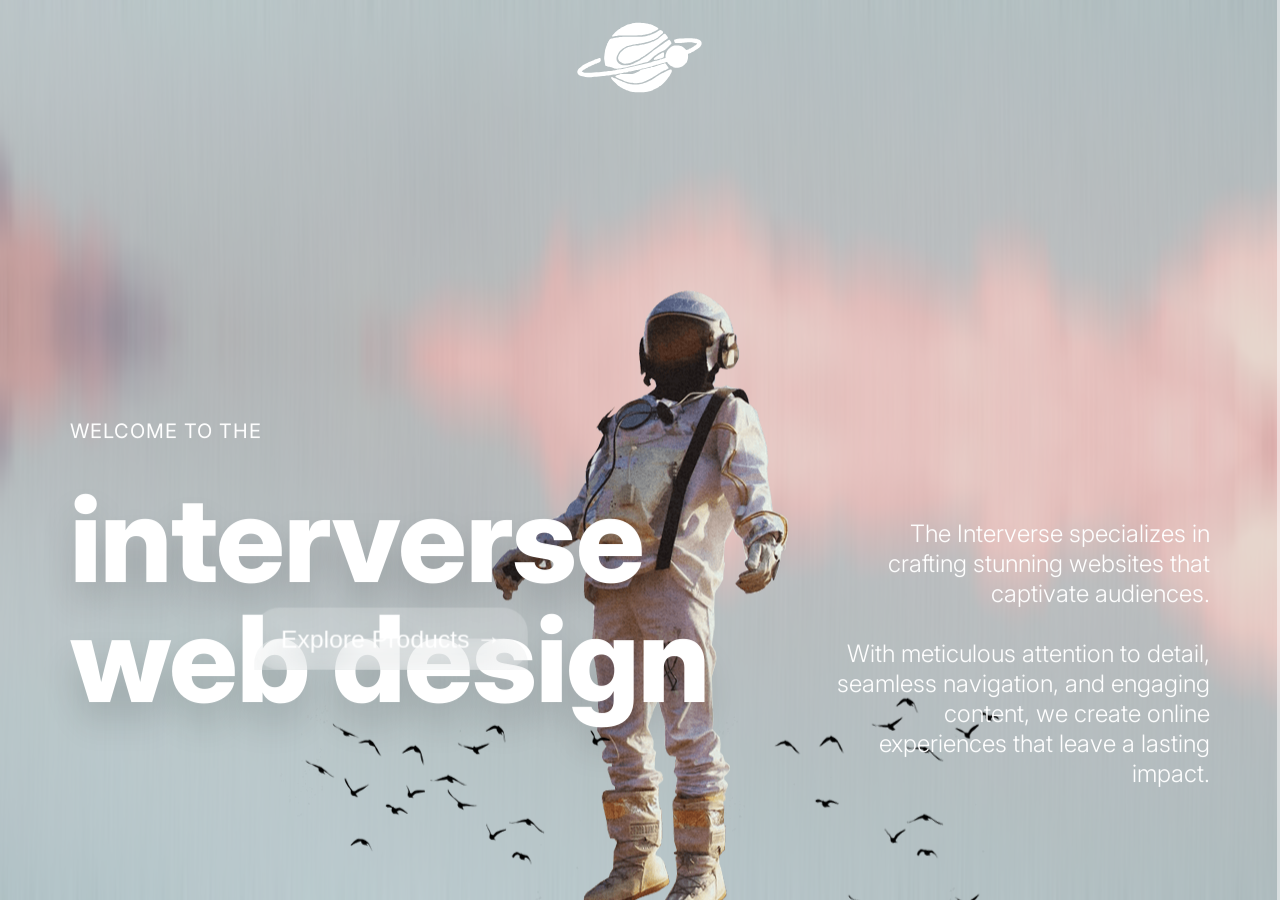
==== index.html @ c0758a18 "Add files via upload" ====
<!DOCTYPE html>
<html>

<head>
    <title>Interverse Studio</title>
    <link rel="stylesheet" type="text/css" href="css/main.css">


    <meta name="description" content="" />
    <meta name="keywords" content="" />
    <meta name="author" content="" />
    <meta name="viewport" content="width=device-width, initial-scale=1">

    <!-- LOAD JQUERY LIBRARY -->
    <script src="https://ajax.googleapis.com/ajax/libs/jquery/1.11.1/jquery.js"></script>

    <!-- LOADING FONTS AND ICONS -->
    <link href="https://fonts.googleapis.com/css?family=Roboto:400%7CInter:400%2C800%2C300&display=swap"
        rel="stylesheet" property="stylesheet" media="all" type="text/css">


    <link rel="stylesheet" type="text/css" href="slider 1/fonts/pe-icon-7-stroke/css/pe-icon-7-stroke.css">
    <link rel="stylesheet" type="text/css" href="slider 1/fonts/font-awesome/css/font-awesome.css">

    <!-- REVOLUTION STYLE SHEETS -->
    <link rel="stylesheet" type="text/css" href="slider 1/css/rs6.css">


    <script>
        window.RS_MODULES = window.RS_MODULES || {};
        window.RS_MODULES.modules = window.RS_MODULES.modules || {};
        window.RS_MODULES.waiting = window.RS_MODULES.waiting || [];
        window.RS_MODULES.defered = true;

        window.RS_MODULES.waiting = window.RS_MODULES.waiting.concat(["tpack", "threejs"]);
        window.RS_MODULES.moduleWaiting = window.RS_MODULES.moduleWaiting || {};
        window.RS_MODULES.type = 'compiled';
    </script>
    <script src="slider 1/js/rbtools.min.js"></script>
    <script src="slider 1/js/rs6.min.js"></script>
    <script>function setREVStartSize(e) {
            //window.requestAnimationFrame(function() {
            window.RSIW = window.RSIW === undefined ? window.innerWidth : window.RSIW;
            window.RSIH = window.RSIH === undefined ? window.innerHeight : window.RSIH;
            try {
                var pw = document.getElementById(e.c).parentNode.offsetWidth,
                    newh;
                pw = pw === 0 || isNaN(pw) || (e.l == "fullwidth" || e.layout == "fullwidth") ? window.RSIW : pw;
                e.tabw = e.tabw === undefined ? 0 : parseInt(e.tabw);
                e.thumbw = e.thumbw === undefined ? 0 : parseInt(e.thumbw);
                e.tabh = e.tabh === undefined ? 0 : parseInt(e.tabh);
                e.thumbh = e.thumbh === undefined ? 0 : parseInt(e.thumbh);
                e.tabhide = e.tabhide === undefined ? 0 : parseInt(e.tabhide);
                e.thumbhide = e.thumbhide === undefined ? 0 : parseInt(e.thumbhide);
                e.mh = e.mh === undefined || e.mh == "" || e.mh === "auto" ? 0 : parseInt(e.mh, 0);
                if (e.layout === "fullscreen" || e.l === "fullscreen")
                    newh = Math.max(e.mh, window.RSIH);
                else {
                    e.gw = Array.isArray(e.gw) ? e.gw : [e.gw];
                    for (var i in e.rl) if (e.gw[i] === undefined || e.gw[i] === 0) e.gw[i] = e.gw[i - 1];
                    e.gh = e.el === undefined || e.el === "" || (Array.isArray(e.el) && e.el.length == 0) ? e.gh : e.el;
                    e.gh = Array.isArray(e.gh) ? e.gh : [e.gh];
                    for (var i in e.rl) if (e.gh[i] === undefined || e.gh[i] === 0) e.gh[i] = e.gh[i - 1];

                    var nl = new Array(e.rl.length),
                        ix = 0,
                        sl;
                    e.tabw = e.tabhide >= pw ? 0 : e.tabw;
                    e.thumbw = e.thumbhide >= pw ? 0 : e.thumbw;
                    e.tabh = e.tabhide >= pw ? 0 : e.tabh;
                    e.thumbh = e.thumbhide >= pw ? 0 : e.thumbh;
                    for (var i in e.rl) nl[i] = e.rl[i] < window.RSIW ? 0 : e.rl[i];
                    sl = nl[0];
                    for (var i in nl) if (sl > nl[i] && nl[i] > 0) { sl = nl[i]; ix = i; }
                    var m = pw > (e.gw[ix] + e.tabw + e.thumbw) ? 1 : (pw - (e.tabw + e.thumbw)) / (e.gw[ix]);
                    newh = (e.gh[ix] * m) + (e.tabh + e.thumbh);
                }
                var el = document.getElementById(e.c);
                if (el !== null && el) el.style.height = newh + "px";
                el = document.getElementById(e.c + "_wrapper");
                if (el !== null && el) {
                    el.style.height = newh + "px";
                    el.style.display = "block";
                }
            } catch (e) {
                console.log("Failure at Presize of Slider:" + e)
            }
            //});
        };</script>

</head>

<body>

    <div class="loader-container">
        <img src="/assets/loading.gif" alt="Loading" class="gif">
        <img src="/assets/interverse.svg" alt="Interverse Logo" class="logo">
    </div>

    <div class="content">

        <link rel="stylesheet" href="slider 1/css/revolution.addon.transitionpack.css">
        <!-- START SLIDE ! REVOLUTION SLIDER 6.6.13 -->
        <p class="rs-p-wp-fix"></p>
        <rs-module-wrap id="rev_slider_23_1_wrapper" data-alias="main-11" data-source="gallery"
            style="visibility:hidden;background:transparent;padding:0;">
            <rs-module id="rev_slider_23_1" class="rs-respect-topbar" style="" data-version="6.6.13">
                <rs-slides style="overflow: hidden; position: absolute;">
                    <rs-slide style="position: absolute;" data-key="rs-66" data-title="Slide"
                        data-anim="eng:transitionPack;d:20;e:tpbasic;ms:1000ms;" data-in="o:1;" data-out="a:false;"
                        data-tpack='ie:sine.inOut;ef:skew;prange:100;sko:0;x:0;y:(2);sh:;shx:0;shy:0;shz:0;shr:0;shv:10%;iny:10%;pp:blur;ppbt:motion;ppfbw:;'>


                        <img src="slider 1/assets/sld2-bg.jpeg" alt="" title="sld2-bg.jpeg" width="1920" height="1080"
                            class="rev-slidebg tp-rs-img" data-parallax="off" data-panzoom="d:20000;ss:160%;se:100%;"
                            data-no-retina>
                        <!--						--><rs-zone id="rrzm_66" class="rev_row_zone_middle" style="z-index: 7;"><!--
    
                                    --><rs-row id="slider-23-slide-66-layer-1" data-type="row"
                                data-xy="xo:50px;yo:50px;" data-cbreak="3" data-rsp_bd="off"
                                data-margin="r:50,40,40,40;l:50,40,40,40;" data-frame_0="y:bottom;o:1;"
                                data-frame_0_reverse="y:true;" data-frame_1="e:sine.inOut;sp:1000;"
                                data-frame_999="y:top;o:1;e:sine.inOut;st:w;sp:800;sA:9000;"
                                data-frame_999_reverse="y:true;" style="z-index:6;"><!--
                                        --><rs-column id="slider-23-slide-66-layer-2" data-type="column"
                                    data-xy="xo:50px;yo:50px;" data-rsp_bd="off" data-column="w:66.67%;"
                                    data-frame_0="o:1;" data-frame_999="o:1;st:w;sA:9000;"
                                    style="z-index:7;width:100%;"><!--
                                            --><rs-layer class="rs-pxl-2" id="slider-23-slide-66-layer-5"
                                        data-type="text" data-rsp_ch="on" data-xy="" data-pos="r"
                                        data-text="w:normal;s:20,18,20,16;l:25,20,15,25;ls:1px,0px,0px,0px;"
                                        data-frame_0="y:bottom;o:1;" data-frame_0_reverse="y:true;"
                                        data-frame_1="e:sine.inOut;sp:1000;"
                                        data-frame_999="y:top;o:1;e:sine.inOut;st:w;sp:800;"
                                        data-frame_999_reverse="y:true;"
                                        style="z-index:7;font-family:'Inter';text-transform:uppercase;">welcome to the
                                    </rs-layer><!--
    
                                            --><rs-layer class="rs-pxl-2" id="slider-23-slide-66-layer-6"
                                        data-type="text"
                                        data-tsh="c:rgba(0,0,0,0.15);v:20px,16px,12px,7px;b:35px,28px,21px,12px;"
                                        data-rsp_ch="on" data-xy="" data-pos="r"
                                        data-text="w:normal;s:120,110,80,49;l:120,100,70,43;ls:-1px,0px,0px,0px;fw:800;"
                                        data-margin="b:150,124,160,185;" data-padding="t:35,29,22,14;b:35,29,22,14;"
                                        data-frame_0="y:bottom;o:1;" data-frame_0_reverse="y:true;"
                                        data-frame_1="e:sine.inOut;sp:1000;"
                                        data-frame_999="y:top;o:1;e:sine.inOut;st:w;sp:800;"
                                        data-frame_999_reverse="y:true;"
                                        style="z-index:6;font-family:'Inter';">interverse<br />
                                        web design


                                    </rs-layer><!--
                                        --></rs-column><!--
    
                                        --><rs-column class="rs-pxl-2" id="slider-23-slide-66-layer-7"
                                    data-type="column" data-xy="xo:50px;yo:50px;" data-text="a:right;" data-rsp_bd="off"
                                    data-column="a:bottom;" data-frame_0="o:1;" data-frame_999="o:1;st:w;sA:9000;"
                                    style="z-index:6;width:100%;"><!--
                                            --><rs-layer id="slider-23-slide-66-layer-8" data-type="text"
                                        data-rsp_ch="on" data-xy="" data-pos="r"
                                        data-text="w:normal;s:24,18,18,16;l:30,24,22,24;fw:300;a:right;"
                                        data-dim="h:362px,298px,226px,139px;" data-margin="b:30,25,25,15;"
                                        data-frame_0="y:bottom;o:1;" data-frame_0_reverse="y:true;"
                                        data-frame_1="y:2px,1px,0px,0px;e:sine.inOut;sp:1000;"
                                        data-frame_999="y:top;o:1;e:sine.inOut;st:w;sp:800;"
                                        data-frame_999_reverse="y:true;" style="z-index:6;font-family:'Inter';">


                                        The
                                        Interverse specializes in crafting stunning websites that captivate audiences.
                                        <br />
                                        <br />
                                        With meticulous attention to detail, seamless navigation, and engaging content,
                                        we
                                        create online experiences that leave a lasting impact.
                                    </rs-layer>




                                    <!--
                                        --></rs-column><!--
                                    --></rs-row><!--
                                --></rs-zone><!--
    
                                --><rs-layer id="slider-23-slide-66-layer-38" class="rs-pxl-0" data-type="image"
                            data-rsp_ch="on" data-xy="x:c;y:m;" data-text="w:normal;s:20,16,12,7;l:0,20,15,9;"
                            data-dim="w:298px,264px,273px,214px;h:634px,562px,581px,455px;"
                            data-ford="frame_0;frame_1;frame_2;frame_999;" data-frame_0="y:bottom;o:1;"
                            data-frame_0_reverse="y:true;" data-frame_1="e:sine.inOut;sp:1000;"
                            data-frame_999="y:top;sX:1;sY:1;o:1;e:sine.inOut;st:w;sp:800;"
                            data-frame_999_reverse="y:true;" data-frame_2="sX:1.25;sY:1.25;e:none;st:1000;sp:12000;"
                            style="z-index:4;">
                            <img src="slider 1/assets/astronaut1.png" alt="" class="tp-rs-img" width="298" height="634"
                                data-no-retina>
                        </rs-layer><!--
    
                                --><rs-layer id="slider-23-slide-66-layer-3" class="rs-pxl-1" data-type="image"
                            data-rsp_ch="on" data-xy="x:c;y:b;yo:0,70px,133px,82px;"
                            data-text="w:normal;s:20,16,12,7;l:0,20,15,9;"
                            data-dim="w:720px,594px,513px,385px;h:286px,236px,204px,153px;" data-frame_0="y:bottom;o:1;"
                            data-frame_0_reverse="y:true;" data-frame_1="e:sine.inOut;sp:1000;"
                            data-frame_999="y:top;o:1;e:sine.inOut;st:w;sp:800;" data-frame_999_reverse="y:true;"
                            style="z-index:6;"><img src="slider 1/assets/birds1.png" alt="" class="tp-rs-img"
                                width="720" height="286" data-no-retina>
                        </rs-layer>

                        <rs-layer class="rs-pxl-2" data-xy="xo:320px,320px,250px,250px;y:b;yo:0,-40px,0,-140px;"
                            data-text="w:normal;s:20,16,12,7;l:0,20,15,9;"
                            data-dim="w:720px,594px,513px,385px;h:286px,236px,204px,153px;"
                            data-ford="frame_0;frame_1;frame_999;" data-frame_0="y:bottom;o:1;"
                            data-frame_0_reverse="y:true;" data-frame_1="e:sine.inOut;sp:1000;;sX:1.3;sY:1.3"
                            data-frame_999="y:top;sX:1;sY:1;o:1;e:sine.inOut;st:w;sp:800;"
                            data-frame_999_reverse="y:true;" style="z-index:7;">

                            <div class="glass-container">
                                <a href="/products.html" class="glass-button">Explore Products →</a>
                            </div>


                        </rs-layer>

                        <rs-layer 
                        
                            data-xy="x:m;y:t;yo:20"
                            data-ford="frame_0;frame_1;frame_999;" data-frame_0="y:bottom;o:1;"
                            data-frame_0_reverse="y:true;" data-frame_1="e:sine.inOut;"
                            data-frame_999="y:top;sX:1;sY:1;o:1;e:sine.inOut;st:w;sp:800;"
                            data-frame_999_reverse="y:true;" style="z-index:7;">

                            <div class="logo-container">
                                <img class="white-logo" src="assets/logo white.svg" alt="Logo">
                            </div>


                        </rs-layer>



                    </rs-slide>
                </rs-slides>
                <rs-static-layers><!--
                            --><rs-zone id="rrzt_20" class="rev_row_zone_top" style="z-index: 7;"><!--
    
                                    --><rs-row id="slider-23-slide-20-layer-10" class="rs-layer-static" data-type="row"
                            data-xy="xo:50px;yo:50px;" data-vbility="t,t,t,f" data-rsp_bd="off" data-onslides="s:1;"
                            data-margin="t:50,40,40,40;r:50,160,160,160;l:50,160,160,160;" data-frame_0="y:top;o:1;"
                            data-frame_1="e:sine.inOut;sp:1000;" data-frame_999="o:0;st:w;sA:9000;" style="z-index:6;"><!--
                                        --><rs-column id="slider-23-slide-20-layer-11" class="rs-layer-static"
                                data-type="column" data-xy="xo:50px;yo:50px;" data-rsp_bd="off" data-onslides="s:1;"
                                data-column="w:100%;" data-frame_0="o:1;" data-frame_999="o:0;st:w;sA:9000;"
                                style="z-index:6;width:100%;"><!--									--></rs-column><!--
                                    --></rs-row><!--
                                --></rs-zone><!--
                        --></rs-static-layers>
            </rs-module>
            <script>

            </script>
            <script>
                if (typeof revslider_showDoubleJqueryError === "undefined") { function revslider_showDoubleJqueryError(sliderID) { console.log("You have some jquery.js library include that comes after the Slider Revolution files js inclusion."); console.log("To fix this, you can:"); console.log("1. Set 'Module General Options' -> 'Advanced' -> 'jQuery & OutPut Filters' -> 'Put JS to Body' to on"); console.log("2. Find the double jQuery.js inclusion and remove it"); return "Double Included jQuery Library"; } }
            </script>
        </rs-module-wrap>
        <!-- END REVOLUTION SLIDER -->
    </div>

    <script src="js/main.js"></script>

    <script>
        var tpj = jQuery;
        if (window.RS_MODULES === undefined) window.RS_MODULES = {};
        if (RS_MODULES.modules === undefined) RS_MODULES.modules = {};
        RS_MODULES.modules["revslider231"] = {
            once: RS_MODULES.modules["revslider231"] !== undefined ? RS_MODULES.modules["revslider231"].once : undefined, init: function () {
                window.revapi23 = window.revapi23 === undefined || window.revapi23 === null || window.revapi23.length === 0 ? document.getElementById("rev_slider_23_1") : window.revapi23;
                if (window.revapi23 === null || window.revapi23 === undefined || window.revapi23.length == 0) { window.revapi23initTry = window.revapi23initTry === undefined ? 0 : window.revapi23initTry + 1; if (window.revapi23initTry < 20) requestAnimationFrame(function () { RS_MODULES.modules["revslider231"].init() }); return; }
                window.revapi23 = jQuery(window.revapi23);
                if (window.revapi23.revolution == undefined) { revslider_showDoubleJqueryError("rev_slider_23_1"); return; }
                revapi23.revolutionInit({
                    revapi: "revapi23",
                    DPR: "dpr",
                    sliderLayout: "fullscreen",
                    visibilityLevels: "1240,1024,778,480",
                    gridwidth: "1240,1024,778,480",
                    gridheight: "900,768,960,720",
                    perspective: 600,
                    perspectiveType: "global",
                    editorheight: "900,768,960,720",
                    responsiveLevels: "1240,1024,778,480",
                    fullScreenOffsetContainer: "#masthead",
                    progressBar: {
                        style: "vertical",
                        horizontal: "right",
                        vertical: "top",
                        size: "3px",
                        visibility: {
                            3: false
                        },

                    },
                    navigation: {
                        mouseScrollNavigation: "on",
                        wheelViewPort: 100,
                        wheelCallDelay: 1000,
                        onHoverStop: false,
                        touch: {
                            touchenabled: true
                        }
                    },
                    parallax: {
                        levels: [2, -2, 15, 20, 25, 30, 35, 40, 45, 46, 47, 48, 49, 50, 51, 30],
                        type: "mouse",
                        origo: "slidercenter",
                        speed: 0
                    },
                    viewPort: {
                        global: false,
                        globalDist: "-200px",
                        enable: false
                    },
                    fallbacks: {
                        allowHTML5AutoPlayOnAndroid: true
                    },
                });

                window.TP_SHDRS = window.TP_SHDRS || {};
                window.TP_SHDRS.skew = window.TP_SHDRS.skew || ` uniform float left; uniform float top; uniform int dir; uniform float intensity; uniform float origin; uniform bool sh; uniform float shx; uniform float shy; uniform float shr; uniform float shz; uniform float shv; uniform float prange; uniform float progress; uniform vec4 resolution; uniform sampler2D src1; uniform sampler2D src2; varying vec2 vUv; float pi = 3.141592653; float map(float a, float b, float c, float d, float v){ return clamp((v-a)*(d-c)/(b-a) + c, 0., 1.); } vec2 mirror(vec2 v) { vec2 m = mod(v, 2.0); return mix(m, 2.0 - m, step(1.0, m)); } vec2 rotateUV(vec2 uv, float rotation, vec2 mid){ return vec2( cos(rotation) * (uv.x - mid.x) + sin(rotation) * (uv.y - mid.y) + mid.x, cos(rotation) * (uv.y - mid.y) - sin(rotation) * (uv.x - mid.x) + mid.y ); } vec2 getAngle(vec2 p1){ return vec2(.5, .5) * normalize(p1); } float qinticOut(float t, float power) { return 1.0 - pow(1. - t, power); } float elasticOut(float t) { return sin(13.0 * t * pi / shv) * pow(5.5, 3. * (t - 1.0)); } vec2 shake(vec2 uv, float p, float shx, float shy, float tilt, float z) { float m = elasticOut(p); float n = (1. - p) * p; if (tilt != 0.) { float tmc = (1. - m) * m * n; uv = rotateUV(uv, tmc * tilt,vec2(.5,.5)); } if (z != 0.) { p = p * p; uv.x -= 0.5; uv.y -= 0.5; uv *= (z * p * n + 1.); uv.x += 0.5; uv.y += 0.5; } if (shx != 0. && shy != 0.) { uv.x += m * shx * 2. * n; uv.y -= m * (1. - m) * shy * n; } return uv; } void main() { vec2 uv = vUv; vec2 vw = uv; vec2 vwo = vw; float m = progress; float steps = 1.0/(max(abs(left),abs(top)) + 2.); float ms = m; if(sh) ms = qinticOut(m, 10.); float flip = (m -0.5) * 2.; float mult = sin(ms * pi); mult = min(mult, 0.5); if(dir == 1 || dir == 2) mult /= 10.; if(dir == 1) { float shift = origin <= 0.5 ? uv.y - origin : origin - uv.y; float shift2 = origin == 0. || origin == 1. ? 1. : origin; vw.x += sign(left) * mix( shift, shift - 1., ms) * intensity; } else if (dir == 2) { float shift = origin <= 0.5 ? uv.x - origin : origin - uv.x; float shift2 = origin == 0. || origin == 1. ? 1. : origin; vw.y += sign(top) * mix(shift, shift - shift2, ms) * intensity; } else { vec2 d1 = getAngle(vec2(0.5 * top, 0.5 * left)); vec2 d2 = getAngle(vec2(0.5 * top, 0.5 * left)); float l1 = length(vec2(left > 0. ? 1. - uv.x : uv.x, top > 0. ? 1. - uv.y : uv.y)); float l2 = length(vec2(left > 0. ? uv.x : 1. - uv.x, top > 0. ? uv.y : 1. - uv.y)); vec2 a = vw + l1 * d1 * flip * (step(top * left, 0.) - 0.5) * intensity; vec2 b = vw + l2 * d2 * flip * (step(top * left, 0.) - 0.5) * intensity; vw = mix(a, b, ms); } uv = mix(vwo, vw, mult); if(sh) uv = shake(uv, 1. - m, shx, shy, shr, shz); vec2 nUv = vec2(uv.x + ms  * left, uv.y + ms * top); nUv = mirror(nUv); vec2 nUvIn = nUv; if(mod(left, 2.0) != 0.) nUvIn.x *= -1.; if(mod(top, 2.0) != 0.) nUvIn.y *= -1.; float nprog = map((0.5 - prange),(0.5+prange),0.,1.,ms); vec4 col = mix(TEXTURE2D(src1, nUv),  TEXTURE2D(src2, nUvIn), nprog); gl_FragColor = col; }`;

            }
        } // End of RevInitScript
        if (window.RS_MODULES.checkMinimal !== undefined) { window.RS_MODULES.checkMinimal(); };
    </script>



    <script src="slider 1/js/revolution.addon.transitionpack.min.js"></script>
    <script src="slider 1/js/three.min.js"></script>

</body>

</html>
---- css/main.css ----
body,
html {
    height: 100%;
    margin: 0;
    font-family: Arial, sans-serif;
}

.loader-container {
    position: fixed;
    top: 0;
    left: 0;
    width: 100%;
    height: 100%;
    z-index: 9999;
    background-color: #fbf7ed;
    display: flex;
    justify-content: center;
    align-items: center;
    flex-direction: column;
    transition: top 1.2s ease;
}

.white-logo {
    width: calc(6vw + 50px);
}

.slide-up {
    top: -100%;
}

.gif {
    width: 40vw;
    /* Use viewport width */
    height: auto;
    margin-top: -7%;
}

.logo {
    width: 35vw;
    /* Use viewport width */
    height: auto;
    margin-top: -9%;
    /* Relative unit */
}


@media (max-width: 600px) {
    .gif {
        width: 75vw;
        /* Adjusted for smaller screens */
    }

    .logo {
        width: 45vw;
        /* Adjusted for smaller screens */
        margin-top: -5%;
        /* Adjusted for smaller screens */
    }
}

.content {
    display: block;
    opacity: 0;
    transition: opacity 1.2s ease;
}


.glass-button {
    text-decoration: none;
    font-weight: 200;
    color: white;
    padding: 2% 3%;
    border-radius: 1em;
    background: rgba(255, 255, 255, 0.2);
    backdrop-filter: blur(15px);
    transition: transform 0.2s;
}

.glass-button:hover {
    transform: scale(1.1);
}


.title>a {
    text-decoration: none;
    color: rgb(251 247 237)
}

.wrapperC {
    display: flex;
    overflow: auto;
    cursor: grab;
}

.wrapperC::-webkit-scrollbar {
    width: 0;
}

.wrapperC .item {
    min-width: 234px;
    /* was 180px */
    height: 110px;
    line-height: 1.5;
    padding: 0px 5px 0px 0px;
    margin: 0px 1px 0px 0px;
    height: fit-content;
}

.title {
    white-space: nowrap;
    overflow: hidden;
    text-overflow: ellipsis;
    max-width: 30ch;
    font-size: 18px;
    text-align: center;
    color: #fbf7ed;
}

.author {
    font-size: 14px;
    display: inline-block;
}

.title>span a:hover {
    color: #fff !important;
}

.title>a:hover {
    color: #fff !important;
}

::-webkit-scrollbar {
    display: none;
}

.thumbnail {
    width: max-width;
    height: 100px;
    background-position: center;
    background-size: cover;
    border-radius: 12px;
    padding: 28px 20px 20px 20px;
    font-size: 200%;
    text-align: center;
    color: #fbf7ed;
    backdrop-filter: blur(5px) saturate(200%);
    -webkit-backdrop-filter: blur(5px) saturate(200%);
    background-color: rgba(255, 255, 255, 0.15);
    border-radius: 12px;
    border: 1px solid rgba(209, 213, 219, 0.3);
    margin-bottom: 7px;
}
---- slider 1/fonts/pe-icon-7-stroke/css/pe-icon-7-stroke.css ----
@font-face {
	font-family: 'Pe-icon-7-stroke';
	src:url('../fonts/Pe-icon-7-stroke.eot?d7yf1v');
	src:url('../fonts/Pe-icon-7-stroke.eot?#iefixd7yf1v') format('embedded-opentype'),
		url('../fonts/Pe-icon-7-stroke.woff?d7yf1v') format('woff'),
		url('../fonts/Pe-icon-7-stroke.ttf?d7yf1v') format('truetype'),
		url('../fonts/Pe-icon-7-stroke.svg?d7yf1v#Pe-icon-7-stroke') format('svg');
	font-weight: normal;
	font-style: normal;
}

[class^="pe-7s-"], [class*=" pe-7s-"] {
	display: inline-block;
	font-family: 'Pe-icon-7-stroke';
	speak: none;
	font-style: normal;
	font-weight: normal;
	font-variant: normal;
	text-transform: none;
	line-height: 1;

	/* Better Font Rendering =========== */
	-webkit-font-smoothing: antialiased;
	-moz-osx-font-smoothing: grayscale;
}

.pe-7s-album:before {
	content: "\e6aa";
}
.pe-7s-arc:before {
	content: "\e6ab";
}
.pe-7s-back-2:before {
	content: "\e6ac";
}
.pe-7s-bandaid:before {
	content: "\e6ad";
}
.pe-7s-car:before {
	content: "\e6ae";
}
.pe-7s-diamond:before {
	content: "\e6af";
}
.pe-7s-door-lock:before {
	content: "\e6b0";
}
.pe-7s-eyedropper:before {
	content: "\e6b1";
}
.pe-7s-female:before {
	content: "\e6b2";
}
.pe-7s-gym:before {
	content: "\e6b3";
}
.pe-7s-hammer:before {
	content: "\e6b4";
}
.pe-7s-headphones:before {
	content: "\e6b5";
}
.pe-7s-helm:before {
	content: "\e6b6";
}
.pe-7s-hourglass:before {
	content: "\e6b7";
}
.pe-7s-leaf:before {
	content: "\e6b8";
}
.pe-7s-magic-wand:before {
	content: "\e6b9";
}
.pe-7s-male:before {
	content: "\e6ba";
}
.pe-7s-map-2:before {
	content: "\e6bb";
}
.pe-7s-next-2:before {
	content: "\e6bc";
}
.pe-7s-paint-bucket:before {
	content: "\e6bd";
}
.pe-7s-pendrive:before {
	content: "\e6be";
}
.pe-7s-photo:before {
	content: "\e6bf";
}
.pe-7s-piggy:before {
	content: "\e6c0";
}
.pe-7s-plugin:before {
	content: "\e6c1";
}
.pe-7s-refresh-2:before {
	content: "\e6c2";
}
.pe-7s-rocket:before {
	content: "\e6c3";
}
.pe-7s-settings:before {
	content: "\e6c4";
}
.pe-7s-shield:before {
	content: "\e6c5";
}
.pe-7s-smile:before {
	content: "\e6c6";
}
.pe-7s-usb:before {
	content: "\e6c7";
}
.pe-7s-vector:before {
	content: "\e6c8";
}
.pe-7s-wine:before {
	content: "\e6c9";
}
.pe-7s-cloud-upload:before {
	content: "\e68a";
}
.pe-7s-cash:before {
	content: "\e68c";
}
.pe-7s-close:before {
	content: "\e680";
}
.pe-7s-bluetooth:before {
	content: "\e68d";
}
.pe-7s-cloud-download:before {
	content: "\e68b";
}
.pe-7s-way:before {
	content: "\e68e";
}
.pe-7s-close-circle:before {
	content: "\e681";
}
.pe-7s-id:before {
	content: "\e68f";
}
.pe-7s-angle-up:before {
	content: "\e682";
}
.pe-7s-wristwatch:before {
	content: "\e690";
}
.pe-7s-angle-up-circle:before {
	content: "\e683";
}
.pe-7s-world:before {
	content: "\e691";
}
.pe-7s-angle-right:before {
	content: "\e684";
}
.pe-7s-volume:before {
	content: "\e692";
}
.pe-7s-angle-right-circle:before {
	content: "\e685";
}
.pe-7s-users:before {
	content: "\e693";
}
.pe-7s-angle-left:before {
	content: "\e686";
}
.pe-7s-user-female:before {
	content: "\e694";
}
.pe-7s-angle-left-circle:before {
	content: "\e687";
}
.pe-7s-up-arrow:before {
	content: "\e695";
}
.pe-7s-angle-down:before {
	content: "\e688";
}
.pe-7s-switch:before {
	content: "\e696";
}
.pe-7s-angle-down-circle:before {
	content: "\e689";
}
.pe-7s-scissors:before {
	content: "\e697";
}
.pe-7s-wallet:before {
	content: "\e600";
}
.pe-7s-safe:before {
	content: "\e698";
}
.pe-7s-volume2:before {
	content: "\e601";
}
.pe-7s-volume1:before {
	content: "\e602";
}
.pe-7s-voicemail:before {
	content: "\e603";
}
.pe-7s-video:before {
	content: "\e604";
}
.pe-7s-user:before {
	content: "\e605";
}
.pe-7s-upload:before {
	content: "\e606";
}
.pe-7s-unlock:before {
	content: "\e607";
}
.pe-7s-umbrella:before {
	content: "\e608";
}
.pe-7s-trash:before {
	content: "\e609";
}
.pe-7s-tools:before {
	content: "\e60a";
}
.pe-7s-timer:before {
	content: "\e60b";
}
.pe-7s-ticket:before {
	content: "\e60c";
}
.pe-7s-target:before {
	content: "\e60d";
}
.pe-7s-sun:before {
	content: "\e60e";
}
.pe-7s-study:before {
	content: "\e60f";
}
.pe-7s-stopwatch:before {
	content: "\e610";
}
.pe-7s-star:before {
	content: "\e611";
}
.pe-7s-speaker:before {
	content: "\e612";
}
.pe-7s-signal:before {
	content: "\e613";
}
.pe-7s-shuffle:before {
	content: "\e614";
}
.pe-7s-shopbag:before {
	content: "\e615";
}
.pe-7s-share:before {
	content: "\e616";
}
.pe-7s-server:before {
	content: "\e617";
}
.pe-7s-search:before {
	content: "\e618";
}
.pe-7s-film:before {
	content: "\e6a5";
}
.pe-7s-science:before {
	content: "\e619";
}
.pe-7s-disk:before {
	content: "\e6a6";
}
.pe-7s-ribbon:before {
	content: "\e61a";
}
.pe-7s-repeat:before {
	content: "\e61b";
}
.pe-7s-refresh:before {
	content: "\e61c";
}
.pe-7s-add-user:before {
	content: "\e6a9";
}
.pe-7s-refresh-cloud:before {
	content: "\e61d";
}
.pe-7s-paperclip:before {
	content: "\e69c";
}
.pe-7s-radio:before {
	content: "\e61e";
}
.pe-7s-note2:before {
	content: "\e69d";
}
.pe-7s-print:before {
	content: "\e61f";
}
.pe-7s-network:before {
	content: "\e69e";
}
.pe-7s-prev:before {
	content: "\e620";
}
.pe-7s-mute:before {
	content: "\e69f";
}
.pe-7s-power:before {
	content: "\e621";
}
.pe-7s-medal:before {
	content: "\e6a0";
}
.pe-7s-portfolio:before {
	content: "\e622";
}
.pe-7s-like2:before {
	content: "\e6a1";
}
.pe-7s-plus:before {
	content: "\e623";
}
.pe-7s-left-arrow:before {
	content: "\e6a2";
}
.pe-7s-play:before {
	content: "\e624";
}
.pe-7s-key:before {
	content: "\e6a3";
}
.pe-7s-plane:before {
	content: "\e625";
}
.pe-7s-joy:before {
	content: "\e6a4";
}
.pe-7s-photo-gallery:before {
	content: "\e626";
}
.pe-7s-pin:before {
	content: "\e69b";
}
.pe-7s-phone:before {
	content: "\e627";
}
.pe-7s-plug:before {
	content: "\e69a";
}
.pe-7s-pen:before {
	content: "\e628";
}
.pe-7s-right-arrow:before {
	content: "\e699";
}
.pe-7s-paper-plane:before {
	content: "\e629";
}
.pe-7s-delete-user:before {
	content: "\e6a7";
}
.pe-7s-paint:before {
	content: "\e62a";
}
.pe-7s-bottom-arrow:before {
	content: "\e6a8";
}
.pe-7s-notebook:before {
	content: "\e62b";
}
.pe-7s-note:before {
	content: "\e62c";
}
.pe-7s-next:before {
	content: "\e62d";
}
.pe-7s-news-paper:before {
	content: "\e62e";
}
.pe-7s-musiclist:before {
	content: "\e62f";
}
.pe-7s-music:before {
	content: "\e630";
}
.pe-7s-mouse:before {
	content: "\e631";
}
.pe-7s-more:before {
	content: "\e632";
}
.pe-7s-moon:before {
	content: "\e633";
}
.pe-7s-monitor:before {
	content: "\e634";
}
.pe-7s-micro:before {
	content: "\e635";
}
.pe-7s-menu:before {
	content: "\e636";
}
.pe-7s-map:before {
	content: "\e637";
}
.pe-7s-map-marker:before {
	content: "\e638";
}
.pe-7s-mail:before {
	content: "\e639";
}
.pe-7s-mail-open:before {
	content: "\e63a";
}
.pe-7s-mail-open-file:before {
	content: "\e63b";
}
.pe-7s-magnet:before {
	content: "\e63c";
}
.pe-7s-loop:before {
	content: "\e63d";
}
.pe-7s-look:before {
	content: "\e63e";
}
.pe-7s-lock:before {
	content: "\e63f";
}
.pe-7s-lintern:before {
	content: "\e640";
}
.pe-7s-link:before {
	content: "\e641";
}
.pe-7s-like:before {
	content: "\e642";
}
.pe-7s-light:before {
	content: "\e643";
}
.pe-7s-less:before {
	content: "\e644";
}
.pe-7s-keypad:before {
	content: "\e645";
}
.pe-7s-junk:before {
	content: "\e646";
}
.pe-7s-info:before {
	content: "\e647";
}
.pe-7s-home:before {
	content: "\e648";
}
.pe-7s-help2:before {
	content: "\e649";
}
.pe-7s-help1:before {
	content: "\e64a";
}
.pe-7s-graph3:before {
	content: "\e64b";
}
.pe-7s-graph2:before {
	content: "\e64c";
}
.pe-7s-graph1:before {
	content: "\e64d";
}
.pe-7s-graph:before {
	content: "\e64e";
}
.pe-7s-global:before {
	content: "\e64f";
}
.pe-7s-gleam:before {
	content: "\e650";
}
.pe-7s-glasses:before {
	content: "\e651";
}
.pe-7s-gift:before {
	content: "\e652";
}
.pe-7s-folder:before {
	content: "\e653";
}
.pe-7s-flag:before {
	content: "\e654";
}
.pe-7s-filter:before {
	content: "\e655";
}
.pe-7s-file:before {
	content: "\e656";
}
.pe-7s-expand1:before {
	content: "\e657";
}
.pe-7s-exapnd2:before {
	content: "\e658";
}
.pe-7s-edit:before {
	content: "\e659";
}
.pe-7s-drop:before {
	content: "\e65a";
}
.pe-7s-drawer:before {
	content: "\e65b";
}
.pe-7s-download:before {
	content: "\e65c";
}
.pe-7s-display2:before {
	content: "\e65d";
}
.pe-7s-display1:before {
	content: "\e65e";
}
.pe-7s-diskette:before {
	content: "\e65f";
}
.pe-7s-date:before {
	content: "\e660";
}
.pe-7s-cup:before {
	content: "\e661";
}
.pe-7s-culture:before {
	content: "\e662";
}
.pe-7s-crop:before {
	content: "\e663";
}
.pe-7s-credit:before {
	content: "\e664";
}
.pe-7s-copy-file:before {
	content: "\e665";
}
.pe-7s-config:before {
	content: "\e666";
}
.pe-7s-compass:before {
	content: "\e667";
}
.pe-7s-comment:before {
	content: "\e668";
}
.pe-7s-coffee:before {
	content: "\e669";
}
.pe-7s-cloud:before {
	content: "\e66a";
}
.pe-7s-clock:before {
	content: "\e66b";
}
.pe-7s-check:before {
	content: "\e66c";
}
.pe-7s-chat:before {
	content: "\e66d";
}
.pe-7s-cart:before {
	content: "\e66e";
}
.pe-7s-camera:before {
	content: "\e66f";
}
.pe-7s-call:before {
	content: "\e670";
}
.pe-7s-calculator:before {
	content: "\e671";
}
.pe-7s-browser:before {
	content: "\e672";
}
.pe-7s-box2:before {
	content: "\e673";
}
.pe-7s-box1:before {
	content: "\e674";
}
.pe-7s-bookmarks:before {
	content: "\e675";
}
.pe-7s-bicycle:before {
	content: "\e676";
}
.pe-7s-bell:before {
	content: "\e677";
}
.pe-7s-battery:before {
	content: "\e678";
}
.pe-7s-ball:before {
	content: "\e679";
}
.pe-7s-back:before {
	content: "\e67a";
}
.pe-7s-attention:before {
	content: "\e67b";
}
.pe-7s-anchor:before {
	content: "\e67c";
}
.pe-7s-albums:before {
	content: "\e67d";
}
.pe-7s-alarm:before {
	content: "\e67e";
}
.pe-7s-airplay:before {
	content: "\e67f";
}
---- slider 1/css/rs6.css ----
/* FIX FOR WORDPRESS's CRAZY <p> TAG ANOMALY */
.rs-p-wp-fix { display: none !important; margin: 0 !important; height: 0px !important; }

/* NEW Z-INDEX FIX*/
.wp-block-themepunch-revslider { position: relative }

/* FIX FOR QUICK LOADING OF SLIDER SCRIPTS AND WP-ROCKET READDING IMG TAG INTO DOM*/
/*rs-sbg-px rs-sbg-wrap img { display:none !important}*/

/* MODAL BASICS */
rs-modal { position: fixed !important; z-index: 9999999 !important; pointer-events: none !important;}
rs-modal.rs-modal-auto { top: auto;bottom: auto;left: auto; right:auto; }
rs-modal.rs-modal-fullwidth,
rs-modal.rs-modal-fullscreen { top: 0px; left: 0px; width: 100%; height: 100%; }
rs-modal rs-fullwidth-wrap { position: absolute; top: 0px; left: 0px; height: 100%;}
rs-module-wrap.rs-modal { display:none; max-height: 100% !important; overflow: auto !important;  pointer-events: auto !important;}
rs-module-wrap.hideallscrollbars.rs-modal { overflow: hidden !important; max-width: 100% !important}
rs-modal-cover { width: 100%; height: 100%; z-index: 0; background: transparent; position: absolute;top: 0px;left: 0px; cursor: pointer; pointer-events: auto}
body>rs-modal-cover { position: fixed; z-index: 9999995 !important; }

rs-sbg-px { pointer-events: none }

.rs-forceuntouchable,
.rs-forceuntouchable * { pointer-events: none !important; }

.rs-forcehidden * { visibility: hidden !important; }

/*rs-modal rs-fullwidth-wrap rs-module-wrap { transform: translateY(-50%) !important; top: 50% !important; }*/

.rs_splitted_lines { display: block; white-space: nowrap !important}

.rs-go-fullscreen {
	position:fixed !important;
	width:100% !important;
	height:100% !important;
	top:0px !important;
	left:0px !important;
	z-index:9999999 !important;
	background:#ffffff;
}
.rtl {	direction: rtl;}
@font-face {
  font-family: 'revicons';
  src: url('../fonts/revicons/revicons.eot?5510888');
  src: url('../fonts/revicons/revicons.eot?5510888#iefix') format('embedded-opentype'),
	   url('../fonts/revicons/revicons.woff?5510888') format('woff'),
	   url('../fonts/revicons/revicons.ttf?5510888') format('truetype'),
	   url('../fonts/revicons/revicons.svg?5510888#revicons') format('svg');
  font-weight: normal;
  font-style: normal;
  font-display: swap;
}

 [class^="revicon-"]:before, [class*=" revicon-"]:before {
  font-family: "revicons";
  font-style: normal;
  font-weight: normal;
  speak: never;
  speak-as: spell-out;
  display: inline-block;
  text-decoration: inherit;
  width: 1em;
  margin-right: .2em;
  text-align: center;

  /* For safety - reset parent styles, that can break glyph codes*/
  font-variant: normal;
  text-transform: none;

  /* fix buttons height, for twitter bootstrap */
  line-height: 1em;

  /* Animation center compensation - margins should be symmetric */
  /* remove if not needed */
  margin-left: .2em;

  /* you can be more comfortable with increased icons size */
  /* font-size: 120%; */

  /* Uncomment for 3D effect */
  /* text-shadow: 1px 1px 1px rgba(127, 127, 127, 0.3); */
}


rs-module i[class^="fa-"],
rs-module i[class*=" fa-"],
.rb-modal-wrapper i[class^="fa-"],
.rb-modal-wrapper i[class*=" fa-"],
#waitaminute i[class^="fa-"],
#waitaminute i[class*=" fa-"],
#objectlibrary i[class^="fa-"],
#objectlibrary i[class*=" fa-"],
#rs_overview i[class^="fa-"],
#rs_overview i[class*=" fa-"],
#rs_overview_menu i[class^="fa-"],
#rs_overview_menu i[class*=" fa-"],
#builderView i[class^="fa-"],
#builderView i[class*=" fa-"]
{
  display: inline-block;
  font: normal normal normal 14px/1 FontAwesome;
  font-size: inherit;
  text-rendering: auto;
  -webkit-font-smoothing: antialiased;
  -moz-osx-font-smoothing: grayscale;
}

rs-module [class^="fa-"]:before,
rs-module [class*=" fa-"]:before,
.rb-modal-wrapper [class^="fa-"]:before,
.rb-modal-wrapper [class*=" fa-"]:before,
#rs_overview [class^="fa-"]:before,
#rs_overview [class*=" fa-"]:before,
#objectlibrary [class^="fa-"]:before,
#objectlibrary [class*=" fa-"]:before,
#waitaminute [class^="fa-"]:before,
#waitaminute [class*=" fa-"]:before,
#rs_overview_menu [class^="fa-"]:before,
#rs_overview_menu [class*=" fa-"]:before,
#builderView [class^="fa-"]:before,
#builderView [class*=" fa-"]:before
{
	font-family: FontAwesome;
	font-style: normal;
	font-weight: 400;
	speak: never;
  	speak-as: spell-out;
	display: inline-block;
	text-decoration: inherit;
	width: auto;
	margin-right: 0;
	text-align: center;
	font-variant: normal;
	text-transform: none;
	line-height: inherit;
	margin-left: 0;
}

rs-module .sr-only,
#objectlibrary .sr-only,
#waitaminute .sr-only,
#rs_overview .sr-only,
#rs_overview_menu .sr-only,
.rb-modal-wrapper .sr-only,
#builderView .sr-only
{
  position: absolute;
  width: 1px;
  height: 1px;
  padding: 0;
  margin: -1px;
  overflow: hidden;
  clip: rect(0, 0, 0, 0);
  border: 0;
}
rs-module .sr-only-focusable:active,
rs-module .sr-only-focusable:focus,
#waitaminute .sr-only-focusable:active,
#waitaminute .sr-only-focusable:focus,
#objectlibrary .sr-only-focusable:active,
#objectlibrary .sr-only-focusable:focus,
#rs_overview .sr-only-focusable:active,
#rs_overview .sr-only-focusable:focus,
#rs_overview_menu .sr-only-focusable:active,
#rs_overview_menu .sr-only-focusable:focus,
.rb-modal-wrapper .sr-only-focusable:active,
.rb-modal-wrapper .sr-only-focusable:focus,
#builderView .sr-only-focusable:active,
#builderView .sr-only-focusable:focus

{
  position: static;
  width: auto;
  height: auto;
  margin: 0;
  overflow: visible;
  clip: auto;
}


.revicon-search-1:before { content: '\e802'; } /* '' */
.revicon-pencil-1:before { content: '\e831'; } /* '' */
.revicon-picture-1:before { content: '\e803'; } /* '' */
.revicon-cancel:before { content: '\e80a'; } /* '' */
.revicon-info-circled:before { content: '\e80f'; } /* '' */
.revicon-trash:before { content: '\e801'; } /* '' */
.revicon-left-dir:before { content: '\e817'; } /* '' */
.revicon-right-dir:before { content: '\e818'; } /* '' */
.revicon-down-open:before { content: '\e83b'; } /* '' */
.revicon-left-open:before { content: '\e819'; } /* '' */
.revicon-right-open:before { content: '\e81a'; } /* '' */
.revicon-angle-left:before { content: '\e820'; } /* '' */
.revicon-angle-right:before { content: '\e81d'; } /* '' */
.revicon-left-big:before { content: '\e81f'; } /* '' */
.revicon-right-big:before { content: '\e81e'; } /* '' */
.revicon-magic:before { content: '\e807'; } /* '' */
.revicon-picture:before { content: '\e800'; } /* '' */
.revicon-export:before { content: '\e80b'; } /* '' */
.revicon-cog:before { content: '\e832'; } /* '' */
.revicon-login:before { content: '\e833'; } /* '' */
.revicon-logout:before { content: '\e834'; } /* '' */
.revicon-video:before { content: '\e805'; } /* '' */
.revicon-arrow-combo:before { content: '\e827'; } /* '' */
.revicon-left-open-1:before { content: '\e82a'; } /* '' */
.revicon-right-open-1:before { content: '\e82b'; } /* '' */
.revicon-left-open-mini:before { content: '\e822'; } /* '' */
.revicon-right-open-mini:before { content: '\e823'; } /* '' */
.revicon-left-open-big:before { content: '\e824'; } /* '' */
.revicon-right-open-big:before { content: '\e825'; } /* '' */
.revicon-left:before { content: '\e836'; } /* '' */
.revicon-right:before { content: '\e826'; } /* '' */
.revicon-ccw:before { content: '\e808'; } /* '' */
.revicon-arrows-ccw:before { content: '\e806'; } /* '' */
.revicon-palette:before { content: '\e829'; } /* '' */
.revicon-list-add:before { content: '\e80c'; } /* '' */
.revicon-doc:before { content: '\e809'; } /* '' */
.revicon-left-open-outline:before { content: '\e82e'; } /* '' */
.revicon-left-open-2:before { content: '\e82c'; } /* '' */
.revicon-right-open-outline:before { content: '\e82f'; } /* '' */
.revicon-right-open-2:before { content: '\e82d'; } /* '' */
.revicon-equalizer:before { content: '\e83a'; } /* '' */
.revicon-layers-alt:before { content: '\e804'; } /* '' */
.revicon-popup:before { content: '\e828'; } /* '' */




/******************************
	-	BASIC STYLES		-
******************************/

.tp-fullwidth-forcer { z-index: 0; pointer-events: none}
rs-module-wrap { visibility: hidden }
rs-module-wrap,
rs-module-wrap * { box-sizing: border-box; -webkit-tap-highlight-color: rgba(0,0,0,0);}

rs-module-wrap {position:relative;z-index: 1;width:100%; display: block;}

.rs-fixedscrollon rs-module-wrap { position: fixed !important; top: 0px !important; z-index: 1000; left: 0 !important;}
.rs-stickyscrollon rs-module-wrap {  position: sticky !important; top:0px; z-index: 1000; }
.rs-stickyscrollon { overflow: visible !important; }

rs-fw-forcer { display:block;width:100%;pointer-events: none;}
rs-module { position:relative;overflow:hidden;display: block; }

rs-module.disableVerticalScroll { -ms-touch-action: pan-x; touch-action: pan-x; }


rs-pzimg-wrap,
rs-sbg-effectwrap,
rs-sbg { display: block; pointer-events: none  }

rs-sbg-effectwrap {
	position:absolute;top:0px;left:0px;width:100%;height:100%
}

rs-carousel-wrap rs-column rs-layer img { width: 0px; height: 0px; }

rs-sbg-px,
rs-sbg-wrap {position:absolute; top:0px; left:0px; z-index:0;width:100%;height:100%;display: block;}

a.rs-layer,
a.rs-layer:-webkit-any-link { text-decoration: none }

a[x-apple-data-detectors] { color: inherit !important;   text-decoration: none !important;   font-size: inherit !important;   font-family: inherit !important;   font-weight: inherit !important;   line-height: inherit !important; }

.entry-content rs-module a, rs-module a { box-shadow: none; }

.rs-ov-hidden 		{ 	overflow:hidden !important;}


.rs-forceoverflow,
.rs-forceoverflow rs-module-wrap,
.rs-forceoverflow rs-module,
.rs-forceoverflow rs-slides,
.rs-forceoverflow rs-slide { overflow:visible !important}

.rs-parallax-hidden-of rs-slide { overflow:hidden !important}

.tp-simpleresponsive img,
rs-module img{
	max-width:none !important;
	transition: none;
	margin:0px;
	padding:0px;
	border:none;
}



rs-module .no-slides-text{font-weight:bold;text-align:center;padding-top:80px;}


rs-slides, rs-slide, rs-slide:before {	 position:absolute;text-indent: 0em;top:0px;left:0px;}
rs-slide,rs-slide:before {  display:block; visibility:hidden; }

.rs-layer .rs-untoggled-content { display:block;}
.rs-layer .rs-toggled-content { display:none;}

.rs-tc-active.rs-layer > .rs-toggled-content { display:block;}
.rs-tc-active.rs-layer > .rs-untoggled-content { display:none;}

.rs-layer-video { overflow: hidden }

.rs_html5vidbasicstyles { position:relative;top:0px;left:0px;width:100%;height:100%; overflow:hidden; }

rs-module rs-layer,
rs-module .rs-layer {
	opacity: 0;
	position:relative;
	visibility: hidden;
	/*white-space: nowrap; Fix for Mobile Padding issues on long texts */
	display: block;
	-webkit-font-smoothing: antialiased !important;
	-webkit-tap-highlight-color:rgba(0, 0, 0, 0);
	-moz-osx-font-smoothing: grayscale;
	z-index:1;
	font-display: swap;
}

rs-layer-wrap,
rs-mask,
rs-module-wrap,
rs-module .rs-layer,
rs-module img {
	user-select: none;	
}

rs-module rs-mask-wrap .rs-layer,
rs-module rs-mask-wrap *:last-child,
.wpb_text_column rs-module rs-mask-wrap .rs-layer,
.wpb_text_column rs-module rs-mask-wrap *:last-child{
	margin-bottom:0;

}

.rs-svg svg {	width:100%; height:100%;position: relative;vertical-align: top}


rs-layer:not(.rs-wtbindex),
.rs-layer:not(.rs-wtbindex),
rs-alyer *:not(.rs-wtbindex),
.rs-layer *:not(.rs-wtbindex) { outline: none !important; }


/* CAROUSEL FUNCTIONS */
rs-carousel-wrap {
	cursor:url(openhand.cur), move;
}
rs-carousel-wrap.dragged {
	cursor:url(closedhand.cur), move;
}

rs-carousel-wrap.noswipe {
	cursor: default;
}

rs-carousel-wrap { position: absolute; overflow: hidden;  width:100%;height:100%;top:0px;left:0px;}
rs-carousel-space { clear:both;display:block;width:100%;height:0px;position:relative;}

/* ADDED FOR SLIDELINK MANAGEMENT */
.tp_inner_padding {
	box-sizing:border-box;
	max-height:none !important;
}


.rs-layer.rs-selectable {
	user-select: text;	
}



rs-px-mask {
	overflow: hidden;
	display: block;
	width: 100%;
	height: 100%;
	position: relative;
}

rs-module embed,
rs-module iframe,
rs-module object,
rs-module audio,
rs-module video {
	max-width: none !important;
	border: none;
}

rs-bg-elem 	{	position:absolute; top:0px;left:0px; width:100%;height:100%;z-index:0; display: block; pointer-events: none; }

.tp-blockmask,
.tp-blockmask_in,
.tp-blockmask_out { position: absolute; top: 0px; left: 0px; width: 100%; height: 100%; background: #fff; z-index: 1000; transform: scaleX(0) scaleY(0);}

/***********************************************************
	- 	ZONES / GOUP / ROW / COLUMN LAYERS AND HELPERS 	-
***********************************************************/
rs-zone			{	position:absolute; width:100%;left:0px; box-sizing: border-box;min-height:50px; font-size:0px;pointer-events: none}
rs-row-wrap,
rs-column,
rs-cbg-mask-wrap {	display:block; visibility: hidden}

rs-layer-wrap,
rs-parallax-wrap,
rs-loop-wrap,
rs-mask-wrap { display: block; }

rs-column-wrap>rs-mask-wrap,
rs-column-wrap>rs-loop-wrap { z-index: 1 }

rs-layer-wrap,
rs-mask-wrap,
rs-cbg-mask-wrap
 { transform-style:flat;}


/* ANY SAFARI NEEDS IN CAROUSEL SOME HELP TO AVOID FLICKERING, LOVELY....*/
@media screen and (min-color-index:0) and(-webkit-min-device-pixel-ratio:0) 
 	{ 
		 rs-carousel-wrap rs-layer-wrap, rs-carousel-wrap rs-loop-wrap {backface-visibility: hidden;transform-style: preserve-3d;}
	}

.safarifix rs-layer-wrap {
	perspective: 1000000;
}

@-moz-document url-prefix() {
 	rs-layer-wrap,
	rs-mask-wrap,
	rs-cbg-mask-wrap { perspective: none; }
}


rs-mask-wrap { overflow: hidden }
rs-fullwidth-wrap { position:relative;width:100%;height:auto;display: block; overflow:visible;max-width:none !important;}

.rev_row_zone_top 				{	top:0px;}
.rev_row_zone_bottom 			{	bottom:0px;}
.rev_row_zone_middle			{ top: 0px;}

rs-column-wrap .rs-parallax-wrap  { vertical-align: top }

.rs-layer img,
rs-layer img { vertical-align: top }

rs-row,
rs-row.rs-layer 	{
	display:table;
	position:relative;
	width:100% !important;
	table-layout: fixed;
	box-sizing: border-box;
	vertical-align: top;
	height:auto;
	font-size:0px;
}

.rs-layer.rs-waction.iospermaccwait.permanenthidden { display:none !important; visibility:hidden !important; pointer-events: none !important;}

rs-column-wrap {
	display: table-cell;
	position: relative;
	vertical-align: top;
	height: auto;
	box-sizing: border-box;
	font-size:0px;
}

rs-column {
	box-sizing: border-box;
	display: block;
	position: relative;
	width:100% !important;
	height:auto !important;
	white-space: normal !important;
}

rs-cbg-mask-wrap {
	position: absolute;
	z-index: 0;
	box-sizing: border-box;
}

rs-column-wrap rs-cbg-mask-wrap { top: 0px; left: 0px; bottom: 0px; right: 0px; }
rs-column-bg {
	position: absolute;
	z-index: 0;
	box-sizing: border-box;
	width: 100%;
	height: 100%;
}

.rs-pelock * { pointer-events: none !important;}

rs-column .rs-parallax-wrap,
rs-column rs-loop-wrap,
rs-column rs-mask-wrap 			{	text-align: inherit; }
rs-column rs-mask-wrap 			{	display: inline-block;}


rs-column .rs-parallax-wrap rs-loop-wrap,
rs-column .rs-parallax-wrap rs-mask-wrap,
rs-column .rs-parallax-wrap { position: relative; left:auto; top:auto; line-height: 0px;}

rs-column .rs-parallax-wrap rs-loop-wrap,
rs-column .rs-parallax-wrap rs-mask-wrap,
rs-column .rs-parallax-wrap,
rs-column .rev_layer_in_column { vertical-align: top; }

.rev_break_columns { display: block !important }
.rev_break_columns rs-column-wrap.rs-parallax-wrap  { display:block !important; width:100% !important; }


.rev_break_columns rs-column-wrap.rs-parallax-wrap.rs-layer-hidden,
.tp-forcenotvisible,
.tp-hide-revslider,
rs-row-wrap.rs-layer-hidden,
rs-column-wrap.rs-layer-hidden,
.rs-layer.rs-layer-hidden,
.rs-layer-audio.rs-layer-hidden,
.rs-parallax-wrap.rs-layer-hidden {
	visibility:hidden !important;
	display:none !important
}

/*rs-column .rs-parallax-wrap,
rs-column rs-loop-wrap,
rs-column rs-mask-wrap,
rs-column rs-layer { vertical-align: inherit }*/



/*********************************
	-	SPECIAL TP CAPTIONS -
**********************************/

a.rs-layer.rs-nointeraction >.div,
rs-layer.rs-nointeraction:not(a),
.rs-layer.rs-nointeraction:not(a) {
	pointer-events: none !important
}

rs-static-layers	{position:absolute; z-index:101; top:0px;left:0px; display: block; width: 100%;height: 100%; pointer-events: none; overflow: hidden}

/* new static layers position option */
rs-static-layers.rs-stl-back {
	z-index:0;
}

.rs-stl-visible{
	overflow: visible !important;
}

.rs-layer rs-fcr 	{ width: 0; height: 0; border-left: 40px solid transparent; border-right: 0px solid transparent; border-bottom-width: 0 !important; border-top: 40px solid #00A8FF; position: absolute; right: 100%; top: 0px; }
.rs-layer rs-fcrt 	{ width: 0; height: 0; border-left: 40px solid transparent; border-right: 0px solid transparent; border-top-width: 0 !important; border-bottom: 40px solid #00A8FF; position: absolute; right: 100%; top: 0px; }
.rs-layer rs-bcr 	{ width: 0; height: 0; border-left: 0px solid transparent; border-right: 40px solid transparent; border-bottom: 40px solid #00A8FF; border-top-width: 0 !important; position: absolute; left: 100%; top: 0px; }
.rs-layer rs-bcrt 	{ width: 0; height: 0; border-left: 0px solid transparent; border-right: 40px solid transparent; border-top: 40px solid #00A8FF; border-bottom-width: 0 !important; position: absolute; left: 100%; top: 0px; }


.tp-layer-inner-rotation {
	position: relative !important;
}


/***********************************************
	-	SPECIAL ALTERNATIVE IMAGE SETTINGS	-
***********************************************/

img.tp-slider-alternative-image	{
	width:100%; height:auto;
}


/******************************
	-	IE8 HACKS	-
*******************************/
.noFilterClass {
	filter:none !important;
}


/********************************
	-	FULLSCREEN VIDEO	-
*********************************/

rs-bgvideo 			{	position: absolute;top:0px;left:0px; width:100%;height:100%;z-index: 0; display: block}

.rs-layer.rs-fsv	{	top:0px;left:0px;  position:absolute;width:100%;height:100%}

.rs-layer.rs-fsv audio,
.rs-layer.rs-fsv video,
.rs-layer.rs-fsv iframe,
.rs-layer.rs-fsv iframe audio,
.rs-layer.rs-fsv iframe video	{ width:100%; height:100% ; /*display: none*/}


.rs-fsv video				{	background: #000}

.fullcoveredvideo rs-poster		{	background-position: center center;background-size: cover;width:100%;height:100%;top:0px;left:0px}


.videoisplaying .html5vid rs-poster	{	display: none}

.tp-video-play-button					{
	background:#000;
	background:rgba(0,0,0,0.3);
	border-radius:5px;
	position: absolute;
	top: 50%;
	left: 50%;
	color: #FFF;
	z-index: 3;
	margin-top: -25px;
	margin-left: -25px;
	line-height: 50px !important;
	text-align: center;
	cursor: pointer;
	width: 50px;
	height:50px;
	box-sizing: border-box;

	display: inline-block;
	vertical-align: top;
	z-index: 4;
	opacity: 0;
	transition:opacity 300ms ease-out !important;
}

.rs-ISM .tp-video-play-button{
	opacity: 1;
	transition: none !important;
	z-index: 6;
}

.rs-audio .tp-video-play-button { display:none !important;}
.rs-layer .html5vid					{	width:100% !important; height:100% !important;}
.tp-video-play-button i 				{	width:50px;height:50px; display:inline-block; text-align: center !important; vertical-align: top; line-height: 50px !important; font-size: 30px !important;}
.rs-layer:hover .tp-video-play-button	{	opacity: 1; display:block; z-index: 6;}
.rs-layer .tp-revstop					{	display:none;width: 15px; border-right: 5px solid #fff !important; border-left:5px solid #fff !important; transform: translateX(50%) translateY(50%);height: 20px;margin-left: 11px !important;margin-top: 5px !important;}
.videoisplaying .revicon-right-dir		{	display:none}
.videoisplaying .tp-revstop				{	display:block}

.videoisplaying  .tp-video-play-button			{	display:none}


.fullcoveredvideo .tp-video-play-button			{	display:none !important}


.rs-fsv .rs-fsv audio 		{	object-fit:contain !important;}
.rs-fsv .rs-fsv video 		{	object-fit:contain !important;}

.rs-layer-video .html5vid.hidefullscreen video::-webkit-media-controls-fullscreen-button  { display: none; }


@supports not (-ms-high-contrast:none) {
   /* Non-IE styles here */
	.rs-fsv .fullcoveredvideo audio 		{	object-fit:cover !important;}
	.rs-fsv .fullcoveredvideo video 		{	object-fit:cover !important;}
}

.rs-fullvideo-cover					{	width:100%;height:100%;top:0px;left:0px;position: absolute; background:transparent;z-index:5;}


.rs-nolc .tp-video-play-button,
rs-bgvideo video::-webkit-media-controls-start-playback-button,
rs-bgvideo video::-webkit-media-controls,
rs-bgvideo audio::-webkit-media-controls { display:none !important;}


.rs-audio .tp-video-controls {	opacity: 1 !important; visibility: visible !important}



rs-module h1.rs-layer,
rs-module h2.rs-layer,
rs-module h3.rs-layer,
rs-module h4.rs-layer,
rs-module h5.rs-layer,
rs-module h6.rs-layer,
rs-module div.rs-layer,
rs-module span.rs-layer,
rs-module p.rs-layer 	{	margin:0; padding:0; margin-block-start: 0; margin-block-end: 0; margin-inline-start: 0; margin-inline-end: 0;}

rs-module h1.rs-layer:before,
rs-module h2.rs-layer:before,
rs-module h3.rs-layer:before,
rs-module h4.rs-layer:before,
rs-module h5.rs-layer:before,
rs-module h6.rs-layer:before { content: none; }


/********************************
	-	DOTTED OVERLAYS	-
*********************************/
rs-dotted						{	background-repeat:repeat;width:100%;height:100%;position:absolute;top:0px;left:0px;z-index:3;display:block;pointer-events: none}
rs-sbg-wrap rs-dotted 			{ z-index: 31 }
rs-dotted.twoxtwo				{	background:url(../assets/gridtile.png)}
rs-dotted.twoxtwowhite			{	background:url(../assets/gridtile_white.png)}
rs-dotted.threexthree			{	background:url(../assets/gridtile_3x3.png)}
rs-dotted.threexthreewhite		{	background:url(../assets/gridtile_3x3_white.png)}


/******************************
	-	SHADOWS		-
******************************/

.tp-shadowcover	{	width:100%;height:100%;top:0px;left:0px;background: #fff;position: absolute; z-index: -1;}
.tp-shadow1 	{	box-shadow: 0 10px 6px -6px rgba(0,0,0,0.8);}

.tp-shadow2:before, .tp-shadow2:after,
.tp-shadow3:before, .tp-shadow4:after
{
  z-index: -2;
  position: absolute;
  content: "";
  bottom: 10px;
  left: 10px;
  width: 50%;
  top: 85%;
  max-width:300px;
  background: transparent;
  box-shadow: 0 15px 10px rgba(0,0,0,0.8);

  transform: rotate(-3deg);
}

.tp-shadow2:after,
.tp-shadow4:after
{
  transform: rotate(3deg);
  right: 10px;
  left: auto;
}

.tp-shadow5
{
  	position:relative;
	box-shadow:0 1px 4px rgba(0, 0, 0, 0.3), 0 0 40px rgba(0, 0, 0, 0.1) inset;
}
.tp-shadow5:before, .tp-shadow5:after
{
	content:"";
	position:absolute;
	z-index:-2;
	box-shadow:0 0 25px 0px  rgba(0,0,0,0.6);
	top:30%;
	bottom:0;
	left:20px;
	right:20px;
	border-radius:100px / 20px;
}



/* TP BUTTONS DESKTOP SIZE */

.rev-btn,
.rev-btn:visited						{ 	outline:none !important; box-shadow:none; text-decoration: none !important;  box-sizing:border-box;  cursor: pointer;}

.rev-btn.rev-uppercase,
.rev-btn.rev-uppercase:visited			{ 	text-transform: uppercase;  }

.rev-btn  i								{ 	font-size: inherit; font-weight: normal; position: relative; top: 0px; transition: opacity 0.2s ease-out, margin 0.2s ease-out;  margin-left:0px; line-height: inherit}

.rev-btn.rev-hiddenicon i				{ 	font-size: inherit; font-weight: normal; position: relative; top: 0px; transition: opacity 0.2s ease-out, margin 0.2s ease-out; opacity: 0; margin-left:0px !important; width:0px !important;  }
.rev-btn.rev-hiddenicon:hover i			{   opacity: 1 !important; margin-left:10px !important; width:auto !important;}


/* BURGER BUTTON */
.rev-burger {
  position: relative;
  box-sizing: border-box;
  padding: 22px 14px 22px 14px;
  border-radius: 50%;
  border: 1px solid rgba(51,51,51,0.25);
  -webkit-tap-highlight-color: rgba(0,0,0,0);
  -webkit-tap-highlight-color: transparent;
  cursor: pointer;
}

.rev-burger span {
  display: block;
  width: 30px;
  height: 3px;
  background: #333;
  transition: .7s;
  pointer-events: none;
  transform-style: flat !important;
}
.rev-burger span:nth-child(2) {
  margin: 3px 0;
}

.quick_style_example_wrap .rev-burger:hover :first-child,
#dialog_addbutton .rev-burger:hover :first-child,
.open .rev-burger :first-child,
.open.rev-burger :first-child {
  transform: translateY(6px) rotate(-45deg);

}
.quick_style_example_wrap .rev-burger:hover :nth-child(2),
#dialog_addbutton .rev-burger:hover :nth-child(2),
.open .rev-burger :nth-child(2),
.open.rev-burger :nth-child(2) {
  transform: rotate(-45deg);

  opacity: 0;
}
.quick_style_example_wrap .rev-burger:hover :last-child,
#dialog_addbutton .rev-burger:hover :last-child,
.open .rev-burger :last-child,
.open.rev-burger :last-child {
  transform: translateY(-6px) rotate(-135deg);

}

.rev-burger.revb-white {
  border: 2px solid rgba(255,255,255,0.2);
}

.rev-b-span-light span,
.rev-burger.revb-white span {
  background: #fff;
}
.rev-burger.revb-whitenoborder {
  border: 0;
}
.rev-burger.revb-whitenoborder span {
  background: #fff;
}
.rev-burger.revb-darknoborder {
  border: 0;
}

.rev-b-span-dark span,
.rev-burger.revb-darknoborder span {
  background: #333;
}

.rev-burger.revb-whitefull {
  background: #fff;
  border:none;
}

.rev-burger.revb-whitefull span {
	background:#333;
}

.rev-burger.revb-darkfull {
  background: #333;
  border:none;
}

.rev-burger.revb-darkfull span {
	background:#fff;
}


/* SCROLL DOWN BUTTON */

@keyframes rev-ani-mouse {
	0% {opacity: 1;top: 29%;}
	15% {opacity: 1;top: 70%;}
	50% {opacity: 0;top: 70%;}
	100% {opacity: 0;top: 29%;}
}
.rev-scroll-btn {
	display: inline-block;
	position: relative;
	left: 0;
	right: 0;
	text-align: center;
	cursor: pointer;
	width:35px;
	height:55px;
	box-sizing: border-box;
	border: 3px solid white;
	border-radius: 23px;
}
.rev-scroll-btn > * {
	display: inline-block;
	line-height: 18px;
	font-size: 13px;
	font-weight: normal;
	color: #7f8c8d;
	color: #ffffff;
	font-family: "proxima-nova", "Helvetica Neue", Helvetica, Arial, sans-serif;
	letter-spacing: 2px;
}
.rev-scroll-btn > *:hover,
.rev-scroll-btn > *:focus,
.rev-scroll-btn > *.active {
	color: #ffffff;
}
.rev-scroll-btn > *:hover,
.rev-scroll-btn > *:focus,
.rev-scroll-btn > *:active,
.rev-scroll-btn > *.active {
	opacity: 0.8;
}

.rev-scroll-btn.revs-fullwhite  {
	background:#fff;
}

.rev-scroll-btn.revs-fullwhite span {
	background: #333;
}

.rev-scroll-btn.revs-fulldark  {
	background:#333;
	border:none;
}

.rev-scroll-btn.revs-fulldark  span {
	background: #fff;
}

.rev-scroll-btn span {
	position: absolute;
	display: block;
	top: 29%;
	left: 50%;
	width: 8px;
	height: 8px;
	margin: -4px 0 0 -4px;
	border-radius: 50%;
	animation: rev-ani-mouse 2.5s linear infinite;
	background: #fff;
}

.rev-scroll-btn.rev-b-span-dark {
	border-color:#333;
}
.rev-scroll-btn.rev-b-span-dark span,
.rev-scroll-btn.revs-dark span {
	background: #333;
}

.rev-control-btn {
	position: relative;
	display: inline-block;
	z-index: 5;
	color: #FFF;
	font-size: 20px;
	line-height: 60px;
	font-weight: 400;
	font-style: normal;
	font-family: Raleway;
	text-decoration: none;
	text-align: center;
	background-color: #000;
	border-radius: 50px;
	text-shadow: none;
	background-color: rgba(0, 0, 0, 0.50);
	width:60px;
	height:60px;
	box-sizing: border-box;
	cursor: pointer;
}

.rev-cbutton-dark-sr	{
	border-radius: 3px;
}

.rev-cbutton-light	{
	color: #333;
	background-color: rgba(255,255,255, 0.75);
}

.rev-cbutton-light-sr	{
	color: #333;
	border-radius: 3px;
	background-color: rgba(255,255,255, 0.75);
}


.rev-sbutton {
	line-height: 37px;
	width:37px;
	height:37px;
}

.rev-sbutton-blue	{
	background-color: #3B5998
}
.rev-sbutton-lightblue	{
	background-color: #00A0D1;
}
.rev-sbutton-red	{
	background-color: #DD4B39;
}




/************************************
-	TP BANNER TIMER		-
*************************************/
rs-progress						{	visibility: hidden; position:absolute; z-index:200;width:100%;height:100%;}
rs-progress-bar,
.rs-progress-bar				{ 	display:block;z-index: 20;box-sizing: border-box;background-clip: content-box;position: absolute;line-height:0px;width:100%;height:100%;}
rs-progress-bgs 				{ 	display:block;z-index: 15;box-sizing: border-box; width: 100%; position: absolute; height: 100%; top: 0px; left: 0px; }
rs-progress-bg					{	display:block;background-clip: content-box; position: absolute;width:100%;height:100%;}
rs-progress-gap					{	display:block;background-clip: content-box; position: absolute;width:100%;height:100%;}
rs-progress-vis 				{ 	display:block;width: 100%;height: 100%; position: absolute;top: 0px;left: 0px }

/*********************************************
-	BASIC SETTINGS FOR THE BANNER	-
***********************************************/
.rs-layer img {
	background: transparent;
	-ms-filter: "progid:DXImageTransform.Microsoft.gradient(startColorstr=#00FFFFFF,endColorstr=#00FFFFFF)";
	filter: progid:DXImageTransform.Microsoft.gradient(startColorstr=#00FFFFFF,endColorstr=#00FFFFFF);
	/*zoom:1;*/
}

/*rs-carousel-wrap rs-layer.rs-layer img {   transform: translateZ(-0.0001px)}*/


.rs-layer.slidelink { cursor:pointer;width:100%;height:100%; }
.rs-layer.slidelink a {	width:100%;height:100%;display:block}
.rs-layer.slidelink a div {	width:3000px; height:1500px;  background:url(../assets/coloredbg.png) repeat}
.rs-layer.slidelink a span{	background:url(../assets/coloredbg.png) repeat; width:100%;height:100%;display:block}
/*.tp-shape {	width:100%;height:100%;}*/



/*********************************************
-	WOOCOMMERCE STYLES	-
***********************************************/

.rs-layer .rs-starring				{	display: inline-block}


.rs-layer .rs-starring .star-rating {
	float: none;
	display: inline-block;
	vertical-align: top;
	color: #FFC321 !important;
}


.rs-layer .rs-starring .star-rating,
.rs-layer .rs-starring-page .star-rating {
	position: relative;
	height: 1em;
	width: 5.4em;
	font-family: star;
	font-size: 1em !important;
}

.rs-layer  .rs-starring .star-rating:before,
.rs-layer  .rs-starring-page .star-rating:before {
	content: "\73\73\73\73\73";
	color: #E0DADF;
	float: left;
	top: 0;
	left: 0;
	position: absolute;
}

.rs-layer .rs-starring .star-rating span {
	overflow: hidden;
	float: left;
	top: 0;
	left: 0;
	position: absolute;
	padding-top: 1.5em;
	font-size: 1em !important;
}

.rs-layer .rs-starring .star-rating span:before,
.rs-layer .rs-starring .star-rating span:before {
	content: "\53\53\53\53\53";
	top: 0;
	position: absolute;
	left: 0;
}




/******************************
	-	LOADER FORMS	-
********************************/

rs-loader 	{
	top:50%; left:50%;
	z-index:10000;
	position:absolute;
}

rs-loader.off {
	display: none !important;
}

rs-loader.spinner0 {
	width: 40px;
	height: 40px;
	background-color: #fff;
	background-image:url(../assets/loader.gif);
	background-repeat:no-repeat;
	background-position: center center;
	box-shadow: 0px 0px 20px 0px rgba(0,0,0,0.15);
	margin-top:-20px;
	margin-left:-20px;
	animation: tp-rotateplane 1.2s infinite ease-in-out;
	border-radius: 3px;
}


rs-loader.spinner1 {
	width: 40px;
	height: 40px;
	background-color: #fff;
	box-shadow: 0px 0px 20px 0px rgba(0,0,0,0.15);
	margin-top:-20px;
	margin-left:-20px;
	animation: tp-rotateplane 1.2s infinite ease-in-out;
	border-radius: 3px;
}



rs-loader.spinner5 	{
	background-image:url(../assets/loader.gif);
	background-repeat:no-repeat;
	background-position:10px 10px;
	background-color:#fff;
	margin:-22px -22px;
	width:44px;height:44px;
	border-radius: 3px;
}


@keyframes tp-rotateplane {
  0% { transform: perspective(120px) rotateX(0deg) rotateY(0deg);}
  50% { transform: perspective(120px) rotateX(-180.1deg) rotateY(0deg);}
  100% { transform: perspective(120px) rotateX(-180deg) rotateY(-179.9deg);}
}


rs-loader.spinner2 {
	width: 40px;
	height: 40px;
	margin-top:-20px;margin-left:-20px;
	background-color: #ff0000;
	box-shadow: 0px 0px 20px 0px rgba(0,0,0,0.15);
	border-radius: 100%;
	animation: tp-scaleout 1.0s infinite ease-in-out;
}


@keyframes tp-scaleout {
  0% {transform: scale(0.0);}
  100% {transform: scale(1.0);opacity: 0;}
}


rs-loader.spinner3 {
  margin: -9px 0px 0px -35px;
  width: 70px;
  text-align: center;
}

rs-loader.spinner3 .bounce1,
rs-loader.spinner3 .bounce2,
rs-loader.spinner3 .bounce3 {
  width: 18px;
  height: 18px;
  background-color: #fff;
  box-shadow: 0px 0px 20px 0px rgba(0,0,0,0.15);
  border-radius: 100%;
  display: inline-block;
  animation: tp-bouncedelay 1.4s infinite ease-in-out;
  /* Prevent first frame from flickering when animation starts */
  animation-fill-mode: both;
}

rs-loader.spinner3 .bounce1 {
  animation-delay: -0.32s;
}

rs-loader.spinner3 .bounce2 {
  animation-delay: -0.16s;
}

@keyframes tp-bouncedelay {
  0%, 80%, 100% {transform: scale(0.0);}
  40% {transform: scale(1.0);}
}




rs-loader.spinner4 {
  margin: -20px 0px 0px -20px;
  width: 40px;
  height: 40px;
  text-align: center;
  animation: tp-rotate 2.0s infinite linear;
}

rs-loader.spinner4 .dot1,
rs-loader.spinner4 .dot2 {
  width: 60%;
  height: 60%;
  display: inline-block;
  position: absolute;
  top: 0;
  background-color: #fff;
  border-radius: 100%;
  animation: tp-bounce 2.0s infinite ease-in-out;
  box-shadow: 0px 0px 20px 0px rgba(0,0,0,0.15);
}

rs-loader.spinner4 .dot2 {
  top: auto;
  bottom: 0px;
  animation-delay: -1.0s;
}


@keyframes tp-rotate { 100% { transform: rotate(360deg);}}

@keyframes tp-bounce {
  0%, 100% {transform: scale(0.0);}
  50% { transform: scale(1.0);}
}



rs-layer iframe { visibility:hidden;}
rs-layer.rs-ii-o iframe { visibility: visible; }

rs-layer input[type="text"],
rs-layer input[type="email"],
rs-layer input[type="url"],
rs-layer input[type="password"],
rs-layer input[type="search"],
rs-layer input[type="number"],
rs-layer input[type="tel"],
rs-layer input[type="range"],
rs-layer input[type="date"],
rs-layer input[type="month"],
rs-layer input[type="week"],
rs-layer input[type="time"],
rs-layer input[type="datetime"],
rs-layer input[type="datetime-local"] { display: inline-block }

rs-layer input::placeholder { vertical-align: middle; line-height: inherit !important}

a.rs-layer { transition: none }


/***********************************************
	-  STANDARD NAVIGATION SETTINGS
***********************************************/

rs-thumbs-wrap,
rs-tabs-wrap,
rs-thumbs,
rs-thumb,
rs-tab,
rs-bullet,
rs-bullets,
rs-navmask,
rs-tabs,
rs-arrow 					{	display:block; pointer-events: all;}

/*rs-layer {	font-size:20px; line-height: 25px; padding:0px; margin:0px; border-radius:0px; max-width: none;min-width:none; max-height: none; min-height: none}*/

.tp-thumbs.navbar,
.tp-bullets.navbar,
.tp-tabs.navbar					{	border:none; min-height: 0; margin:0; border-radius: 0; }

.tp-tabs,
.tp-thumbs,
.tp-bullets						{	position:absolute; display:block; z-index:1000; top:0px; left:0px;}

.tp-tab,
.tp-thumb 						{	cursor: pointer; position:absolute;opacity:0.5;  box-sizing: border-box;}

.tp-arr-imgholder,
rs-poster,
.tp-thumb-image,
.tp-tab-image					{	background-position: center center; background-size:cover;width:100%;height:100%; display:block; position:absolute;top:0px;left:0px;}

rs-poster 						 { cursor:pointer; z-index:3; }

.tp-tab.rs-touchhover,
.tp-tab.selected,
.tp-thumb.rs-touchhover,
.tp-thumb.selected				{	opacity:1;}

.tp-tab-mask,
.tp-thumb-mask 					{	box-sizing:border-box !important; }

.tp-tabs,
.tp-thumbs						{	box-sizing:content-box !important; }

.tp-bullet 						{	width:15px;height:15px; position:absolute; background:#fff; background:rgba(255,255,255,0.3); cursor: pointer;}
.tp-bullet.selected,
.tp-bullet.rs-touchhover				{	background:#fff;}




.tparrows						{	cursor:pointer; background:#000; background:rgba(0,0,0,0.5); width:40px;height:40px;position:absolute; display:block; z-index:1000; }
.tparrows.rs-touchhover 				{	background:#000;}
.tparrows:before				{	font-family: "revicons"; font-size:15px; color:#fff; display:block; line-height: 40px; text-align: center;}
.tparrows.tp-leftarrow:before	{	content: '\e824'; }
.tparrows.tp-rightarrow:before	{	content: '\e825'; }

/*.tp-thumb-mask {max-width: 100% !important}*/

/************************
 - FIXES FOR PE-7 ICONS -
**************************/

.rs-layer [class^="pe-7s-"]:before,
.rs-layer [class*=" pe-7s-"]:before,
.rs-layer [class^="pe-7s-"],
.rs-layer [class*=" pe-7s-"] {
	width: auto;
	margin: 0;
	line-height: inherit;
	box-sizing: inherit;
}


/***************************
	- KEN BURNS FIXES -
***************************/

rs-pzimg-wrap { display: block; }
body.rtl .rs-pzimg {left: 0 !important}


/*******************************
	- CUBE & CANVAS SETTINGS -
********************************/
.rs_fake_cube {transform-style:preserve-3d}
.rs_fake_cube,
.rs_fake_cube_wall { position:absolute; -webkit-backface-visibility:hidden; backface-visibility:hidden; left:0px; top:0px; z-index: 0 }

.rs-builder-mode rs-sbg-wrap canvas,
rs-sbg canvas { overflow: hidden; z-index: 5; -webkit-backface-visibility:hidden; backface-visibility:hidden;}


/***************************
	- 3D SHADOW MODE -
***************************/

.dddwrappershadow { box-shadow:0 45px 100px rgba(0, 0, 0, 0.4);}

.dddwrapper { transform-style: flat;perspective: 10000px; }

/*******************
	- DEBUG MODE -
*******************/

.rs_error_message_box { background: #111;width:800px;margin: 40px auto;padding: 40px 20px;text-align: center;font-family: "Open Sans",sans-serif}
.rs_error_message_oops {margin: 0px 0px 20px;line-height: 60px;font-size: 34px;color: #FFF;}
.rs_error_message_content {margin: 0px 0px 20px;line-height: 25px;font-size: 17px;color: #FFF;}
.rs_error_message_button {color: #fff !important;background: #333;display: inline-block;padding: 10px 15px;text-align: right;border-radius: 5px;cursor: pointer;text-decoration: none !important}
.rs_error_message_button:hover {  background:#5e35b1}



.hglayerinfo				   {position: fixed;bottom: 0px;left: 0px;color: #FFF;font-size: 12px;line-height: 20px;font-weight: 600;background: rgba(0, 0, 0, 0.75);padding: 5px 10px;z-index: 2000;white-space: normal;}
.hginfo 					   {position:absolute;top:-2px;left:-2px;color:#e74c3c;font-size:12px;font-weight:600; background:#000;padding:2px 5px;}
.indebugmode .rs-layer:hover {border:1px dashed #c0392b !important;}
.helpgrid 					   {border:2px dashed #c0392b;position:absolute;top:0px;left:0px;z-index:0 }
#revsliderlogloglog				{padding:15px;color:#fff;position:fixed; top:0px;left:0px;width:200px;height:150px;background:rgba(0,0,0,0.7); z-index:100000; font-size:10px; overflow:scroll;}



/**
INSTAGRAM FILTERS BY UNA
https://una.im/CSSgram/
**/
.aden{filter:hue-rotate(-20deg) contrast(.9) saturate(.85) brightness(1.2)}.aden::after{background:linear-gradient(to right,rgba(66,10,14,.2),transparent);mix-blend-mode:darken}.perpetua::after,.reyes::after{mix-blend-mode:soft-light;opacity:.5}.inkwell{filter:sepia(.3) contrast(1.1) brightness(1.1) grayscale(1)}.perpetua::after{background:linear-gradient(to bottom,#005b9a,#e6c13d)}.reyes{filter:sepia(.22) brightness(1.1) contrast(.85) saturate(.75)}.reyes::after{background:#efcdad}.gingham{filter:brightness(1.05) hue-rotate(-10deg)}.gingham::after{background:linear-gradient(to right,rgba(66,10,14,.2),transparent);mix-blend-mode:darken}.toaster{filter:contrast(1.5) brightness(.9)}.toaster::after{background:radial-gradient(circle,#804e0f,#3b003b);mix-blend-mode:screen}.walden{filter:brightness(1.1) hue-rotate(-10deg) sepia(.3) saturate(1.6)}.walden::after{background:#04c;mix-blend-mode:screen;opacity:.3}.hudson{filter:brightness(1.2) contrast(.9) saturate(1.1)}.hudson::after{background:radial-gradient(circle,#a6b1ff 50%,#342134);mix-blend-mode:multiply;opacity:.5}.earlybird{filter:contrast(.9) sepia(.2)}.earlybird::after{background:radial-gradient(circle,#d0ba8e 20%,#360309 85%,#1d0210 100%);mix-blend-mode:overlay}.mayfair{filter:contrast(1.1) saturate(1.1)}.mayfair::after{background:radial-gradient(circle at 40% 40%,rgba(255,255,255,.8),rgba(255,200,200,.6),#111 60%);mix-blend-mode:overlay;opacity:.4}.lofi{filter:saturate(1.1) contrast(1.5)}.lofi::after{background:radial-gradient(circle,transparent 70%,#222 150%);mix-blend-mode:multiply}._1977{filter:contrast(1.1) brightness(1.1) saturate(1.3)}._1977:after{background:rgba(243,106,188,.3);mix-blend-mode:screen}.brooklyn{filter:contrast(.9) brightness(1.1)}.brooklyn::after{background:radial-gradient(circle,rgba(168,223,193,.4) 70%,#c4b7c8);mix-blend-mode:overlay}.xpro2{filter:sepia(.3)}.xpro2::after{background:radial-gradient(circle,#e6e7e0 40%,rgba(43,42,161,.6) 110%);mix-blend-mode:color-burn}.nashville{filter:sepia(.2) contrast(1.2) brightness(1.05) saturate(1.2)}.nashville::after{background:rgba(0,70,150,.4);mix-blend-mode:lighten}.nashville::before{background:rgba(247,176,153,.56);mix-blend-mode:darken}.lark{filter:contrast(.9)}.lark::after{background:rgba(242,242,242,.8);mix-blend-mode:darken}.lark::before{background:#22253f;mix-blend-mode:color-dodge}.moon{filter:grayscale(1) contrast(1.1) brightness(1.1)}.moon::before{background:#a0a0a0;mix-blend-mode:soft-light}.moon::after{background:#383838;mix-blend-mode:lighten}.clarendon{filter:contrast(1.2) saturate(1.35)}.clarendon:before{background:rgba(127,187,227,.2);mix-blend-mode:overlay}.willow{filter:grayscale(.5) contrast(.95) brightness(.9)}.willow::before{background-image:radial-gradient(circle,40%, #d4a9af 55%,#000 150%);mix-blend-mode:overlay}.rise{filter:brightness(1.05) sepia(.2) contrast(.9) saturate(.9)}.rise::after{background:radial-gradient(circle,rgba(232,197,152,.8),transparent 90%);mix-blend-mode:overlay;opacity:.6}.rise::before{background:radial-gradient(circle,rgba(236,205,169,.15) 55%,rgba(50,30,7,.4));mix-blend-mode:multiply}._1977:after,._1977:before,rs-pzimg-wrap.aden:after,.aden:before,.brooklyn:after,.brooklyn:before,.clarendon:after,.clarendon:before,.earlybird:after,.earlybird:before,.gingham:after,.gingham:before,.hudson:after,.hudson:before,.inkwell:after,.inkwell:before,.lark:after,.lark:before,.lofi:after,.lofi:before,.mayfair:after,.mayfair:before,.moon:after,.moon:before,.nashville:after,.nashville:before,.perpetua:after,.perpetua:before,.reyes:after,.reyes:before,.rise:after,.rise:before,.slumber:after,.slumber:before,.toaster:after,.toaster:before,.walden:after,.walden:before,.willow:after,.willow:before,.xpro2:after,.xpro2:before{content:'';display:block;height:100%;width:100%;top:0;left:0;position:absolute;pointer-events:none}._1977,.aden,.brooklyn,.clarendon,.earlybird,.gingham,.hudson,.inkwell,.lark,.lofi,.mayfair,.moon,.nashville,.perpetua,.reyes,.rise,.slumber,.toaster,.walden,.willow,.xpro2{position:absolute;}._1977:before,.aden:before,.brooklyn:before,.clarendon:before,.earlybird:before,.gingham:before,.hudson:before,.inkwell:before,.lark:before,.lofi:before,.mayfair:before,.moon:before,.nashville:before,.perpetua:before,.reyes:before,.rise:before,.slumber:before,.toaster:before,.walden:before,.willow:before,.xpro2:before{z-index:30}._1977:after,.aden:after,.brooklyn:after,.clarendon:after,.earlybird:after,.gingham:after,.hudson:after,.inkwell:after,.lark:after,.lofi:after,.mayfair:after,.moon:after,.nashville:after,.perpetua:after,.reyes:after,.rise:after,.slumber:after,.toaster:after,.walden:after,.willow:after,.xpro2:after{z-index:40}.slumber{filter:saturate(.66) brightness(1.05)}.slumber::after{background:rgba(125,105,24,.5);mix-blend-mode:soft-light}.slumber::before{background:rgba(69,41,12,.4);mix-blend-mode:lighten}
.willow::after{background-color:#d8cdcb;mix-blend-mode:color}
/* SAFARI BUG FIX ON COLOR BLEND MODE */
@media not all and (min-resolution:.001dpcm) {
	 @supports (-webkit-appearance:none) {
	 .willow{filter:grayscale(1) contrast(.95) brightness(.9)}
	.willow::after{background-color:transparent;}
}}
rs-pzimg-wrap.perpetua:before,rs-pzimg-wrap.perpetua:after,rs-pzimg-wrap.nashville:before,rs-pzimg-wrap.nashville:after,rs-pzimg-wrap.xpro2:before,rs-pzimg-wrap.xpro2:after,rs-pzimg-wrap._1977:after,rs-pzimg-wrap._1977:before,rs-pzimg-wrap.aden:after,rs-pzimg-wrap.aden:before,rs-pzimg-wrap.brooklyn:after,rs-pzimg-wrap.brooklyn:before,rs-pzimg-wrap.clarendon:after,rs-pzimg-wrap.clarendon:before,rs-pzimg-wrap.earlybird:after,rs-pzimg-wrap.earlybird:before,rs-pzimg-wrap.gingham:after,rs-pzimg-wrap.gingham:before,rs-pzimg-wrap.hudson:after,rs-pzimg-wrap.hudson:before,rs-pzimg-wrap.inkwell:after,rs-pzimg-wrap.inkwell:before,rs-pzimg-wrap.lark:after,rs-pzimg-wrap.lark:before,rs-pzimg-wrap.lofi:after,rs-pzimg-wrap.lofi:before,rs-pzimg-wrap.mayfair:after,rs-pzimg-wrap.mayfair:before,rs-pzimg-wrap.moon:after,rs-pzimg-wrap.moon:before,rs-pzimg-wrap.reyes:after,rs-pzimg-wrap.reyes:before,rs-pzimg-wrap.rise:after,rs-pzimg-wrap.rise:before,rs-pzimg-wrap.slumber:after,rs-pzimg-wrap.slumber:before,rs-pzimg-wrap.toaster:after,rs-pzimg-wrap.toaster:before,rs-pzimg-wrap.walden:after,rs-pzimg-wrap.walden:before,rs-pzimg-wrap.willow:after,rs-pzimg-wrap.willow:before,rs-pzimg-wrap:before,rs-pzimg-wrap:after {height:500%;width:500%}



/**
new spinners
**/
rs-loader.spinner6{width:40px;height:40px;-webkit-transform:translate(-50%,-50%);transform:translate(-50%,-50%)}rs-loader.spinner6 .rs-spinner-inner{width:100%;height:100%;display:inline-block;-webkit-animation:rs-revealer-6 1.4s linear infinite;animation:rs-revealer-6 1.4s linear infinite}rs-loader.spinner6 .rs-spinner-inner span{position:absolute;vertical-align:top;border-radius:100%;display:inline-block;width:8px;height:8px;margin-left:16px;transform-origin:center 20px;-webkit-transform-origin:center 20px}rs-loader.spinner6 .rs-spinner-inner span:nth-child(2){transform:rotate(36deg);-webkit-transform:rotate(36deg);opacity:.1}rs-loader.spinner6 .rs-spinner-inner span:nth-child(3){transform:rotate(72deg);-webkit-transform:rotate(72deg);opacity:.2}rs-loader.spinner6 .rs-spinner-inner span:nth-child(4){transform:rotate(108deg);-webkit-transform:rotate(108deg);opacity:.3}rs-loader.spinner6 .rs-spinner-inner span:nth-child(5){transform:rotate(144deg);-webkit-transform:rotate(144deg);opacity:.4}rs-loader.spinner6 .rs-spinner-inner span:nth-child(6){transform:rotate(180deg);-webkit-transform:rotate(180deg);opacity:.5}rs-loader.spinner6 .rs-spinner-inner span:nth-child(7){transform:rotate(216deg);-webkit-transform:rotate(216deg);opacity:.6}rs-loader.spinner6 .rs-spinner-inner span:nth-child(8){transform:rotate(252deg);-webkit-transform:rotate(252deg);opacity:.7}rs-loader.spinner6 .rs-spinner-inner span:nth-child(9){transform:rotate(288deg);-webkit-transform:rotate(288deg);opacity:.8}rs-loader.spinner6 .rs-spinner-inner span:nth-child(10){transform:rotate(324deg);-webkit-transform:rotate(324deg);opacity:.9}@keyframes rs-revealer-6{from{transform:rotate(0)}to{transform:rotate(360deg)}}@-webkit-keyframes rs-revealer-6{from{-webkit-transform:rotate(0)}to{-webkit-transform:rotate(360deg)}}rs-loader.spinner7{width:35px;height:35px;-webkit-transform:translate(-50%,-50%);transform:translate(-50%,-50%)}rs-loader.spinner7 .rs-spinner-inner{width:100%;height:100%;display:inline-block;padding:0;border-radius:100%;border:2px solid;-webkit-animation:rs-revealer-7 .8s linear infinite;animation:rs-revealer-7 .8s linear infinite}@keyframes rs-revealer-7{from{transform:rotate(0)}to{transform:rotate(360deg)}}@-webkit-keyframes rs-revealer-7{from{-webkit-transform:rotate(0)}to{-webkit-transform:rotate(360deg)}}rs-loader.spinner8{width:50px;height:50px;-webkit-transform:translate(-50%,-50%);transform:translate(-50%,-50%)}rs-loader.spinner8 .rs-spinner-inner{width:100%;height:100%;display:inline-block;padding:0;text-align:left}rs-loader.spinner8 .rs-spinner-inner span{position:absolute;display:inline-block;width:100%;height:100%;border-radius:100%;-webkit-animation:rs-revealer-8 1.6s linear infinite;animation:rs-revealer-8 1.6s linear infinite}rs-loader.spinner8 .rs-spinner-inner span:last-child{animation-delay:-.8s;-webkit-animation-delay:-.8s}@keyframes rs-revealer-8{0%{transform:scale(0,0);opacity:.5}100%{transform:scale(1,1);opacity:0}}@-webkit-keyframes rs-revealer-8{0%{-webkit-transform:scale(0,0);opacity:.5}100%{-webkit-transform:scale(1,1);opacity:0}}rs-loader.spinner9{width:40px;height:40px;-webkit-transform:translate(-50%,-50%);transform:translate(-50%,-50%)}rs-loader.spinner9 .rs-spinner-inner span{display:block;width:100%;height:100%;border-radius:50%;opacity:.6;position:absolute;top:0;left:0;-webkit-animation:rs-revealer-9 2s infinite ease-in-out;animation:rs-revealer-9 2s infinite ease-in-out}rs-loader.spinner9 .rs-spinner-inner span:last-child{-webkit-animation-delay:-1s;animation-delay:-1s}@-webkit-keyframes rs-revealer-9{0%,100%{-webkit-transform:scale(0)}50%{-webkit-transform:scale(1)}}@keyframes rs-revealer-9{0%,100%{transform:scale(0);-webkit-transform:scale(0)}50%{transform:scale(1);-webkit-transform:scale(1)}}rs-loader.spinner10{width:54px;height:40px;-webkit-transform:translate(-50%,-50%);transform:translate(-50%,-50%)}rs-loader.spinner10 .rs-spinner-inner{width:100%;height:100%;text-align:center;font-size:10px}rs-loader.spinner10 .rs-spinner-inner span{display:block;height:100%;width:6px;display:inline-block;-webkit-animation:rs-revealer-10 1.2s infinite ease-in-out;animation:rs-revealer-10 1.2s infinite ease-in-out}rs-loader.spinner10 .rs-spinner-inner span:nth-child(2){-webkit-animation-delay:-1.1s;animation-delay:-1.1s}rs-loader.spinner10 .rs-spinner-inner span:nth-child(3){-webkit-animation-delay:-1s;animation-delay:-1s}rs-loader.spinner10 .rs-spinner-inner span:nth-child(4){-webkit-animation-delay:-.9s;animation-delay:-.9s}rs-loader.spinner10 .rs-spinner-inner span:nth-child(5){-webkit-animation-delay:-.8s;animation-delay:-.8s}@-webkit-keyframes rs-revealer-10{0%,100%,40%{-webkit-transform:scaleY(.4)}20%{-webkit-transform:scaleY(1)}}@keyframes rs-revealer-10{0%,100%,40%{transform:scaleY(.4);-webkit-transform:scaleY(.4)}20%{transform:scaleY(1);-webkit-transform:scaleY(1)}}rs-loader.spinner11{width:40px;height:40px;-webkit-transform:translate(-50%,-50%);transform:translate(-50%,-50%)}rs-loader.spinner11 .rs-spinner-inner{width:100%;height:100%}rs-loader.spinner11 .rs-spinner-inner span{display:block;width:33%;height:33%;background-color:#333;float:left;-webkit-animation:rs-revealer-11 1.3s infinite ease-in-out;animation:rs-revealer-11 1.3s infinite ease-in-out}rs-loader.spinner11 .rs-spinner-inner span:nth-child(1){-webkit-animation-delay:.2s;animation-delay:.2s}rs-loader.spinner11 .rs-spinner-inner span:nth-child(2){-webkit-animation-delay:.3s;animation-delay:.3s}rs-loader.spinner11 .rs-spinner-inner span:nth-child(3){-webkit-animation-delay:.4s;animation-delay:.4s}rs-loader.spinner11 .rs-spinner-inner span:nth-child(4){-webkit-animation-delay:.1s;animation-delay:.1s}rs-loader.spinner11 .rs-spinner-inner span:nth-child(5){-webkit-animation-delay:.2s;animation-delay:.2s}rs-loader.spinner11 .rs-spinner-inner span:nth-child(6){-webkit-animation-delay:.3s;animation-delay:.3s}rs-loader.spinner11 .rs-spinner-inner span:nth-child(7){-webkit-animation-delay:0s;animation-delay:0s}rs-loader.spinner11 .rs-spinner-inner span:nth-child(8){-webkit-animation-delay:.1s;animation-delay:.1s}rs-loader.spinner11 .rs-spinner-inner span:nth-child(9){-webkit-animation-delay:.2s;animation-delay:.2s}@-webkit-keyframes rs-revealer-11{0%,100%,70%{-webkit-transform:scale3D(1,1,1);transform:scale3D(1,1,1)}35%{-webkit-transform:scale3D(0,0,1);transform:scale3D(0,0,1)}}@keyframes rs-revealer-11{0%,100%,70%{-webkit-transform:scale3D(1,1,1);transform:scale3D(1,1,1)}35%{-webkit-transform:scale3D(0,0,1);transform:scale3D(0,0,1)}}rs-loader.spinner12{width:35px;height:35px;-webkit-transform:translate(-50%,-50%);transform:translate(-50%,-50%)}rs-loader.spinner12 .rs-spinner-inner{width:100%;height:100%;-webkit-animation:rs-revealer-12 1s infinite linear;animation:rs-revealer-12 1s infinite linear}@-webkit-keyframes rs-revealer-12{0%{-webkit-transform:rotate(0)}100%{-webkit-transform:rotate(360deg)}}@keyframes rs-revealer-12{0%{transform:rotate(0)}100%{transform:rotate(360deg)}}rs-loader.spinner13{width:40px;height:40px;-webkit-transform:translate(-50%,-50%);transform:translate(-50%,-50%)}rs-loader.spinner13 .rs-spinner-inner{width:100%;height:100%}rs-loader.spinner13 .rs-spinner-inner span{display:block;width:40%;height:40%;position:absolute;border-radius:50%;-webkit-animation:rs-revealer-13 2s ease infinite;animation:rs-revealer-13 2s ease infinite}rs-loader.spinner13 .rs-spinner-inner span:nth-child(1){animation-delay:-1.5s;-webkit-animation-delay:-1.5s}rs-loader.spinner13 .rs-spinner-inner span:nth-child(2){animation-delay:-1s;-webkit-animation-delay:-1s}rs-loader.spinner13 .rs-spinner-inner span:nth-child(3){animation-delay:-.5s;-webkit-animation-delay:-.5s}@keyframes rs-revealer-13{0%,100%{transform:translate(0)}25%{transform:translate(160%)}50%{transform:translate(160%,160%)}75%{transform:translate(0,160%)}}@-webkit-keyframes rs-revealer-13{0%,100%{-webkit-transform:translate(0)}25%{-webkit-transform:translate(160%)}50%{-webkit-transform:translate(160%,160%)}75%{-webkit-transform:translate(0,160%)}}rs-loader.spinner14{width:40px;height:40px;-webkit-transform:translate(-50%,-50%);transform:translate(-50%,-50%)}rs-loader.spinner14 .rs-spinner-inner{width:100%;height:100%;animation:rs-revealer-14 1s infinite linear}rs-loader.spinner14 .rs-spinner-inner span{display:block;position:absolute;top:50%;left:50%;width:16px;height:16px;border-radius:50%;margin:-8px}rs-loader.spinner14 .rs-spinner-inner span:nth-child(1){-webkit-animation:rs-revealer-14-1 2s infinite;animation:rs-revealer-14-1 2s infinite}rs-loader.spinner14 .rs-spinner-inner span:nth-child(2){-webkit-animation:rs-revealer-14-2 2s infinite;animation:rs-revealer-14-2 2s infinite}rs-loader.spinner14 .rs-spinner-inner span:nth-child(3){-webkit-animation:rs-revealer-14-3 2s infinite;animation:rs-revealer-14-3 2s infinite}rs-loader.spinner14 .rs-spinner-inner span:nth-child(4){-webkit-animation:rs-revealer-14-4 2s infinite;animation:rs-revealer-14-4 2s infinite}@-webkit-keyframes rs-revealer-14-1{0%{-webkit-transform:rotate3d(0,0,1,0deg) translate3d(0,0,0)}20%{-webkit-transform:rotate3d(0,0,1,0deg) translate3d(80%,80%,0)}80%{-webkit-transform:rotate3d(0,0,1,360deg) translate3d(80%,80%,0)}100%{-webkit-transform:rotate3d(0,0,1,360deg) translate3d(0,0,0)}}@-webkit-keyframes rs-revealer-14-2{0%{-webkit-transform:rotate3d(0,0,1,0deg) translate3d(0,0,0)}20%{-webkit-transform:rotate3d(0,0,1,0deg) translate3d(80%,-80%,0)}80%{-webkit-transform:rotate3d(0,0,1,360deg) translate3d(80%,-80%,0)}100%{-webkit-transform:rotate3d(0,0,1,360deg) translate3d(0,0,0)}}@-webkit-keyframes rs-revealer-14-3{0%{-webkit-transform:rotate3d(0,0,1,0deg) translate3d(0,0,0)}20%{-webkit-transform:rotate3d(0,0,1,0deg) translate3d(-80%,-80%,0)}80%{-webkit-transform:rotate3d(0,0,1,360deg) translate3d(-80%,-80%,0)}100%{-webkit-transform:rotate3d(0,0,1,360deg) translate3d(0,0,0)}}@-webkit-keyframes rs-revealer-14-4{0%{-webkit-transform:rotate3d(0,0,1,0deg) translate3d(0,0,0)}20%{-webkit-transform:rotate3d(0,0,1,0deg) translate3d(-80%,80%,0)}80%{-webkit-transform:rotate3d(0,0,1,360deg) translate3d(-80%,80%,0)}100%{-webkit-transform:rotate3d(0,0,1,360deg) translate3d(0,0,0)}}@keyframes rs-revealer-14-1{0%{transform:rotate3d(0,0,1,0deg) translate3d(0,0,0)}20%{transform:rotate3d(0,0,1,0deg) translate3d(80%,80%,0)}80%{transform:rotate3d(0,0,1,360deg) translate3d(80%,80%,0)}100%{transform:rotate3d(0,0,1,360deg) translate3d(0,0,0)}}@keyframes rs-revealer-14-2{0%{transform:rotate3d(0,0,1,0deg) translate3d(0,0,0)}20%{transform:rotate3d(0,0,1,0deg) translate3d(80%,-80%,0)}80%{transform:rotate3d(0,0,1,360deg) translate3d(80%,-80%,0)}100%{transform:rotate3d(0,0,1,360deg) translate3d(0,0,0)}}@keyframes rs-revealer-14-3{0%{transform:rotate3d(0,0,1,0deg) translate3d(0,0,0)}20%{transform:rotate3d(0,0,1,0deg) translate3d(-80%,-80%,0)}80%{transform:rotate3d(0,0,1,360deg) translate3d(-80%,-80%,0)}100%{transform:rotate3d(0,0,1,360deg) translate3d(0,0,0)}}@keyframes rs-revealer-14-4{0%{transform:rotate3d(0,0,1,0deg) translate3d(0,0,0)}20%{transform:rotate3d(0,0,1,0deg) translate3d(-80%,80%,0)}80%{transform:rotate3d(0,0,1,360deg) translate3d(-80%,80%,0)}100%{transform:rotate3d(0,0,1,360deg) translate3d(0,0,0)}}rs-loader.spinner15{width:40px;height:40px;margin-top:-4px;-webkit-transform:translate(-50%,-50%);transform:translate(-50%,-50%)}rs-loader.spinner15 .rs-spinner-inner{width:100%;height:100%}rs-loader.spinner15 .rs-spinner-inner span{display:block;width:20px;height:20px;position:absolute;top:0;left:0;-webkit-animation:rs-revealer-15 1.8s infinite ease-in-out;animation:rs-revealer-15 1.8s infinite ease-in-out}rs-loader.spinner15 .rs-spinner-inner:last-child{-webkit-animation-delay:-.9s;animation-delay:-.9s}@-webkit-keyframes rs-revealer-15{25%{-webkit-transform:translateX(30px) rotate(-90deg) scale(.5)}50%{-webkit-transform:translateX(30px) translateY(30px) rotate(-180deg)}75%{-webkit-transform:translateX(0) translateY(30px) rotate(-270deg) scale(.5)}100%{-webkit-transform:rotate(-360deg)}}@keyframes rs-revealer-15{25%{transform:translateX(30px) rotate(-90deg) scale(.5);-webkit-transform:translateX(30px) rotate(-90deg) scale(.5)}50%{transform:translateX(30px) translateY(30px) rotate(-179deg);-webkit-transform:translateX(30px) translateY(30px) rotate(-179deg)}50.1%{transform:translateX(30px) translateY(30px) rotate(-180deg);-webkit-transform:translateX(30px) translateY(30px) rotate(-180deg)}75%{transform:translateX(0) translateY(30px) rotate(-270deg) scale(.5);-webkit-transform:translateX(0) translateY(30px) rotate(-270deg) scale(.5)}100%{transform:rotate(-360deg);-webkit-transform:rotate(-360deg)}}



/* NEW CANVAS ANIMATIONS ON SLIDE BG'S */
.bgcanvas { display: none; position: absolute; overflow: hidden; }


/* way the hell off screen */
.RSscrollbar-measure {
	width: 100px;
	height: 100px;
	overflow: scroll;
	position: absolute;
	top: -9999px;
}

/*  AVADA SCROLL FIX */
.avada-has-rev-slider-styles .rev_slider_wrapper {
	transform:none;
}

/* rs-carousel-wrap{
	transform: scale(0.3);
	overflow: visible !important;
	border: solid 5px red;
} */
---- slider 1/css/revolution.addon.transitionpack.css ----
/* 
 * @author    ThemePunch <info@themepunch.com>
 * @link      http://www.themepunch.com/
 * @copyright 2021 ThemePunch
*/

.tp-transitionpack svg a,
.tp-transitionpack svg d,
.tp-transitionpack svg g,
.tp-transitionpack svg polygon,
.tp-transitionpack svg rect,
.tp-transitionpack svg line
.tp-transitionpack svg text,
.tp-transitionpack svg circle,
.tp-transitionpack svg path
{		
		transition: none;

}
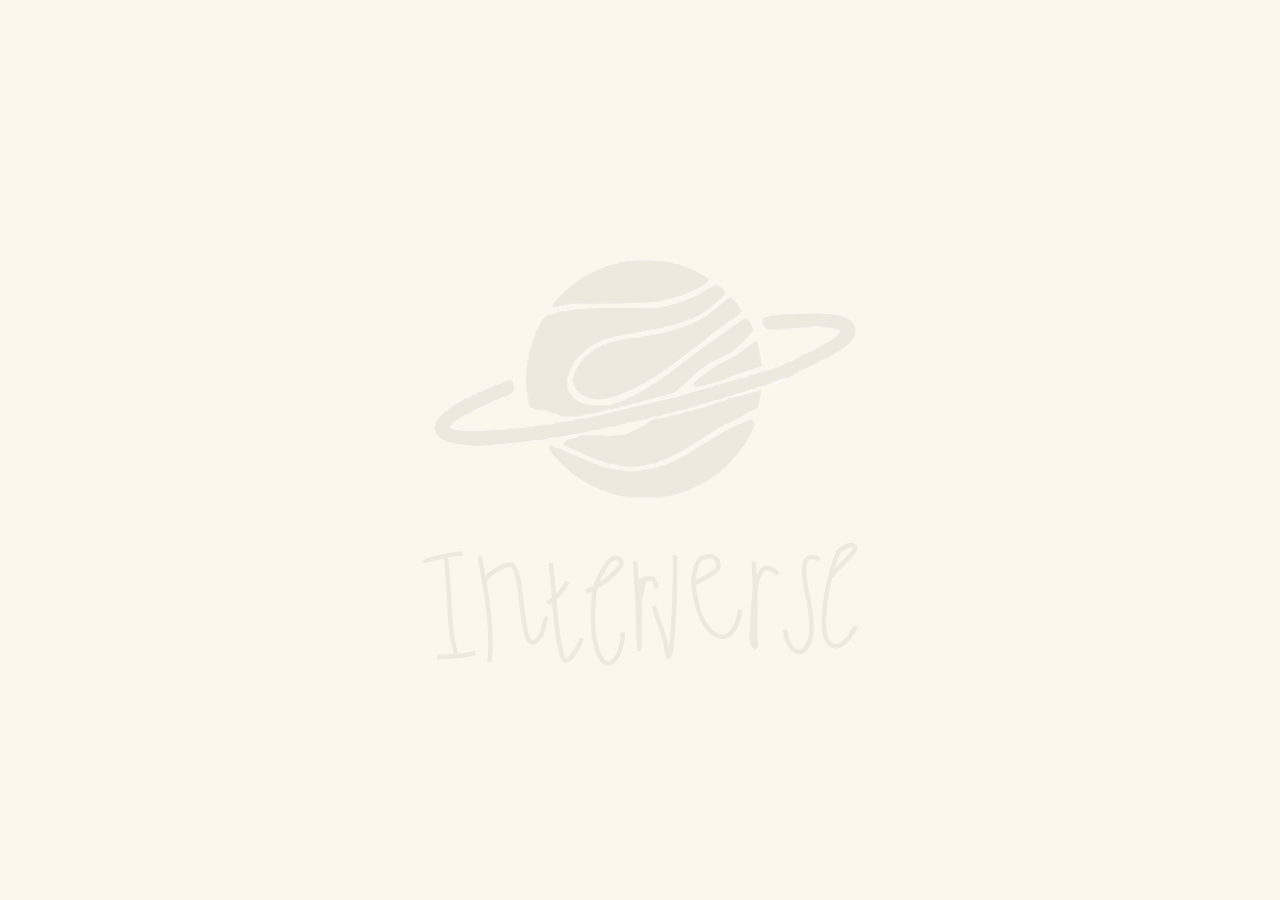
==== commit f5a2ef3a: "Update index.html" ====
--- a/index.html
+++ b/index.html
@@ -206,7 +206,7 @@
                                 width="720" height="286" data-no-retina>
                         </rs-layer>
 
-                        <rs-layer class="rs-pxl-2" data-xy="xo:320px,320px,250px,250px;y:b;yo:0,-40px,0,-140px;"
+                        <rs-layer class="rs-pxl-2" data-xy="xo:320px,320px,250px,200px;y:b;yo:0,-40px,0,-140px;"
                             data-text="w:normal;s:20,16,12,7;l:0,20,15,9;"
                             data-dim="w:720px,594px,513px,385px;h:286px,236px,204px,153px;"
                             data-ford="frame_0;frame_1;frame_999;" data-frame_0="y:bottom;o:1;"
@@ -339,4 +339,4 @@
 
 </body>
 
-</html>+</html>
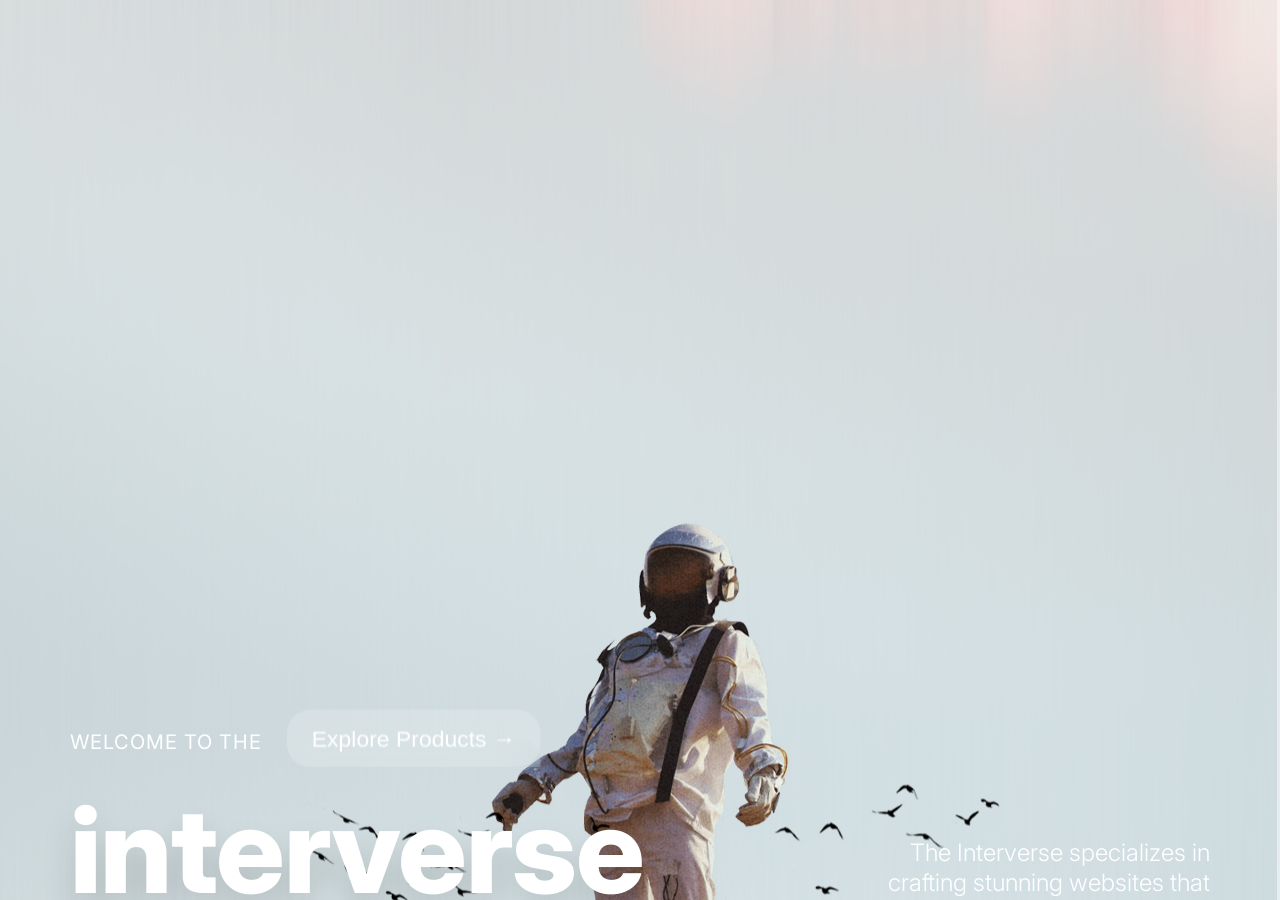
==== commit bbecc50c: "Removed White Logo" ====
--- a/index.html
+++ b/index.html
@@ -221,20 +221,7 @@
 
                         </rs-layer>
 
-                        <rs-layer 
-                        
-                            data-xy="x:m;y:t;yo:20"
-                            data-ford="frame_0;frame_1;frame_999;" data-frame_0="y:bottom;o:1;"
-                            data-frame_0_reverse="y:true;" data-frame_1="e:sine.inOut;"
-                            data-frame_999="y:top;sX:1;sY:1;o:1;e:sine.inOut;st:w;sp:800;"
-                            data-frame_999_reverse="y:true;" style="z-index:7;">
-
-                            <div class="logo-container">
-                                <img class="white-logo" src="assets/logo white.svg" alt="Logo">
-                            </div>
-
-
-                        </rs-layer>
+
 
 
 
--- a/css/main.css
+++ b/css/main.css
@@ -44,6 +44,18 @@
 }
 
 
+.glass-button {
+    text-decoration: none;
+    font-weight: 200;
+    color: white;
+    padding: 2% 3%;
+    border-radius: 1em;
+    background: rgba(255, 255, 255, 0.2);
+    backdrop-filter: blur(15px);
+    transition: transform 0.2s;
+}
+
+
 @media (max-width: 600px) {
     .gif {
         width: 75vw;
@@ -56,6 +68,18 @@
         margin-top: -5%;
         /* Adjusted for smaller screens */
     }
+
+    .glass-button {
+        text-decoration: none;
+        font-weight: 200;
+        color: white;
+        padding: 2vw 3vw;
+        border-radius: 2vw;
+        background: rgba(255, 255, 255, 0.2);
+        backdrop-filter: blur(15px);
+        transition: transform 0.2s;
+        font-size: 3.5vw;
+    }
 }
 
 .content {
@@ -65,16 +89,7 @@
 }
 
 
-.glass-button {
-    text-decoration: none;
-    font-weight: 200;
-    color: white;
-    padding: 2% 3%;
-    border-radius: 1em;
-    background: rgba(255, 255, 255, 0.2);
-    backdrop-filter: blur(15px);
-    transition: transform 0.2s;
-}
+
 
 .glass-button:hover {
     transform: scale(1.1);
@@ -149,4 +164,4 @@
     border-radius: 12px;
     border: 1px solid rgba(209, 213, 219, 0.3);
     margin-bottom: 7px;
-}+}
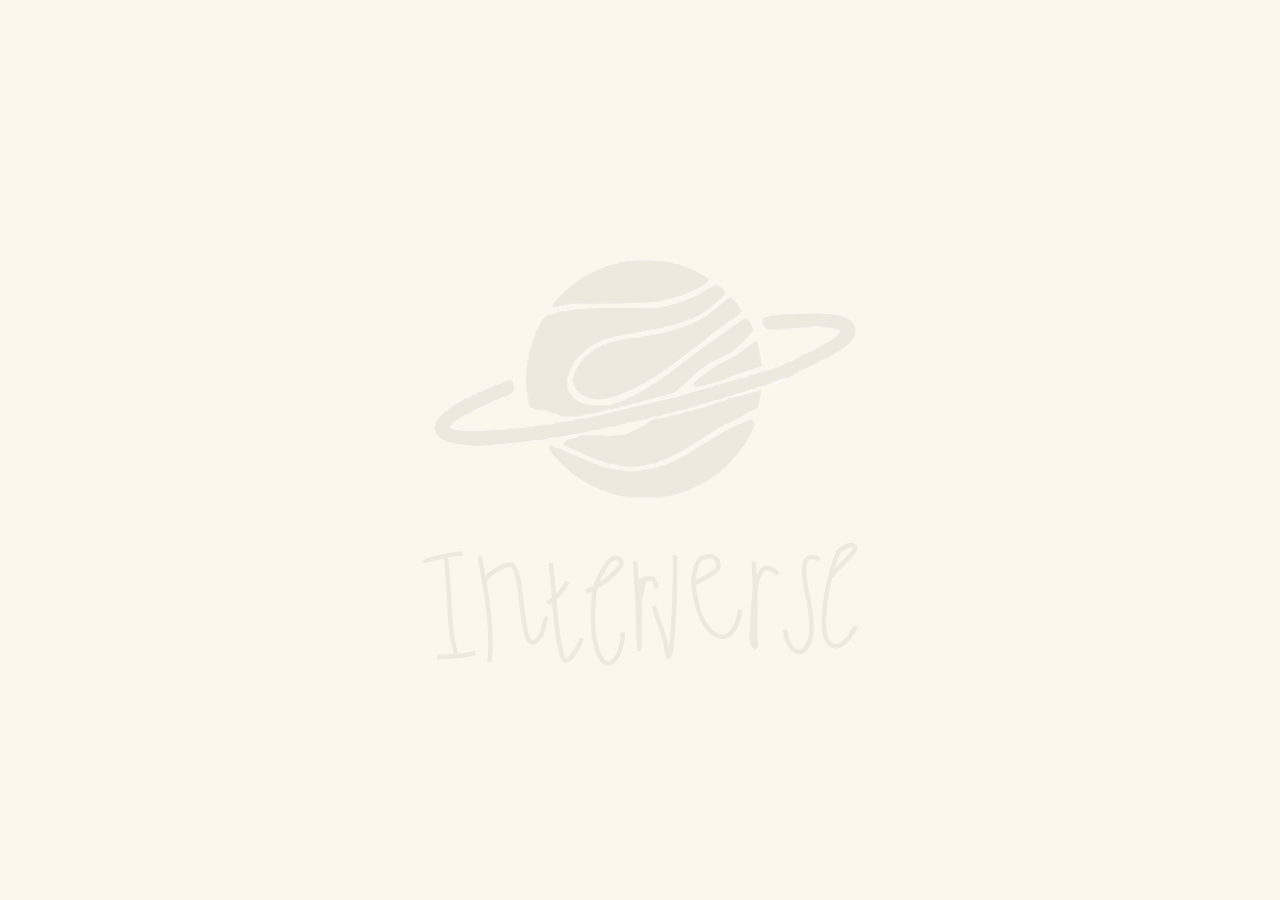
==== commit 9aac6e5f: "Update index.html" ====
--- a/index.html
+++ b/index.html
@@ -4,6 +4,7 @@
 <head>
     <title>Interverse Studio</title>
     <link rel="stylesheet" type="text/css" href="css/main.css">
+    <link rel="icon" href="favicon.ico" type="image/x-icon">
 
 
     <meta name="description" content="" />
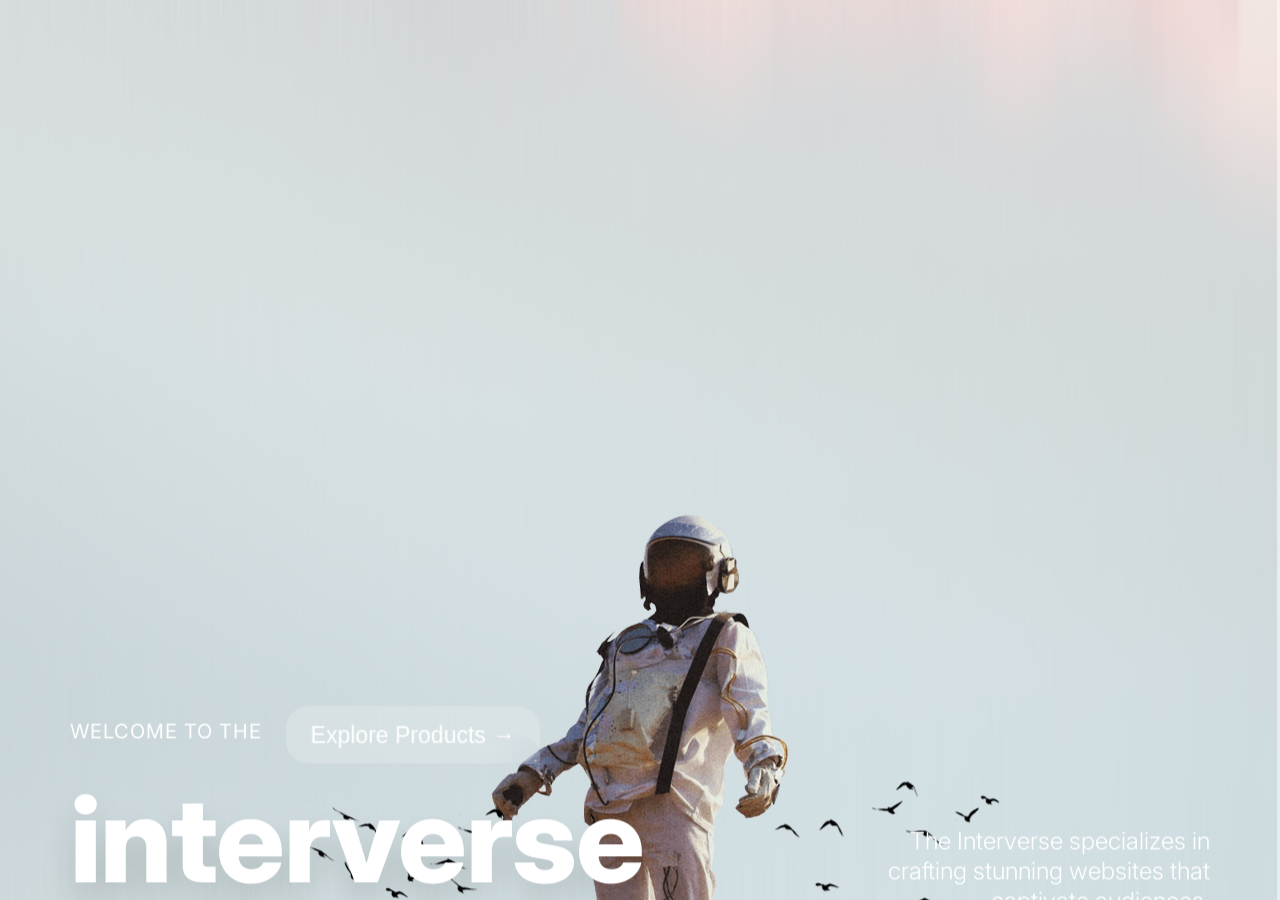
==== commit 7c05242c: "Update index.html" ====
--- a/index.html
+++ b/index.html
@@ -5,6 +5,7 @@
     <title>Interverse Studio</title>
     <link rel="stylesheet" type="text/css" href="css/main.css">
     <link rel="icon" href="favicon.ico" type="image/x-icon">
+    <link rel="icon" href="favicon.png" type="image/x-icon">
 
 
     <meta name="description" content="" />
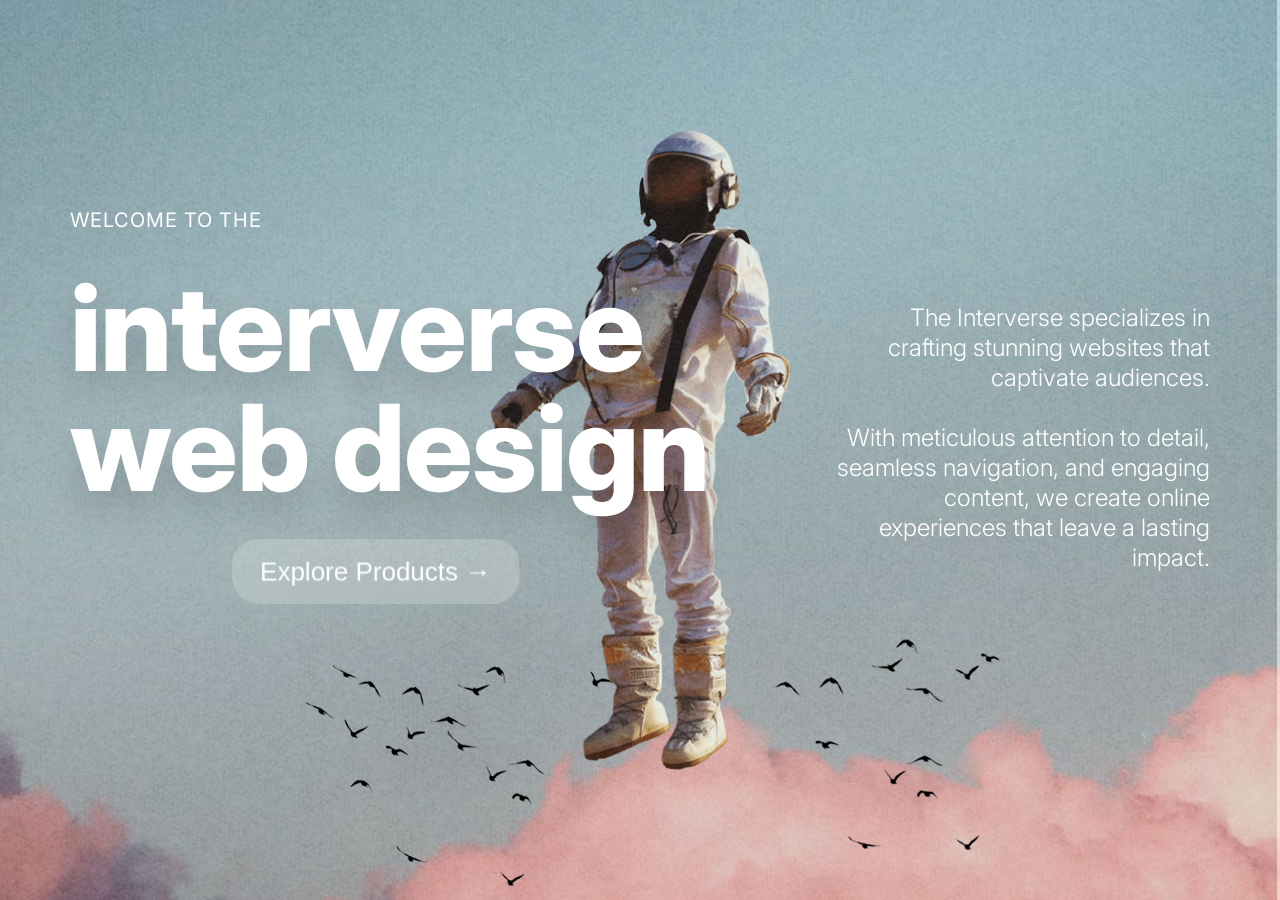
==== commit 183947aa: "Update index.html" ====
--- a/index.html
+++ b/index.html
@@ -5,8 +5,7 @@
     <title>Interverse Studio</title>
     <link rel="stylesheet" type="text/css" href="css/main.css">
     <link rel="icon" href="favicon.ico" type="image/x-icon">
-    <link rel="icon" href="favicon.png" type="image/x-icon">
-
+    <link rel="icon" href="favicon.png" type="image/png">
 
     <meta name="description" content="" />
     <meta name="keywords" content="" />
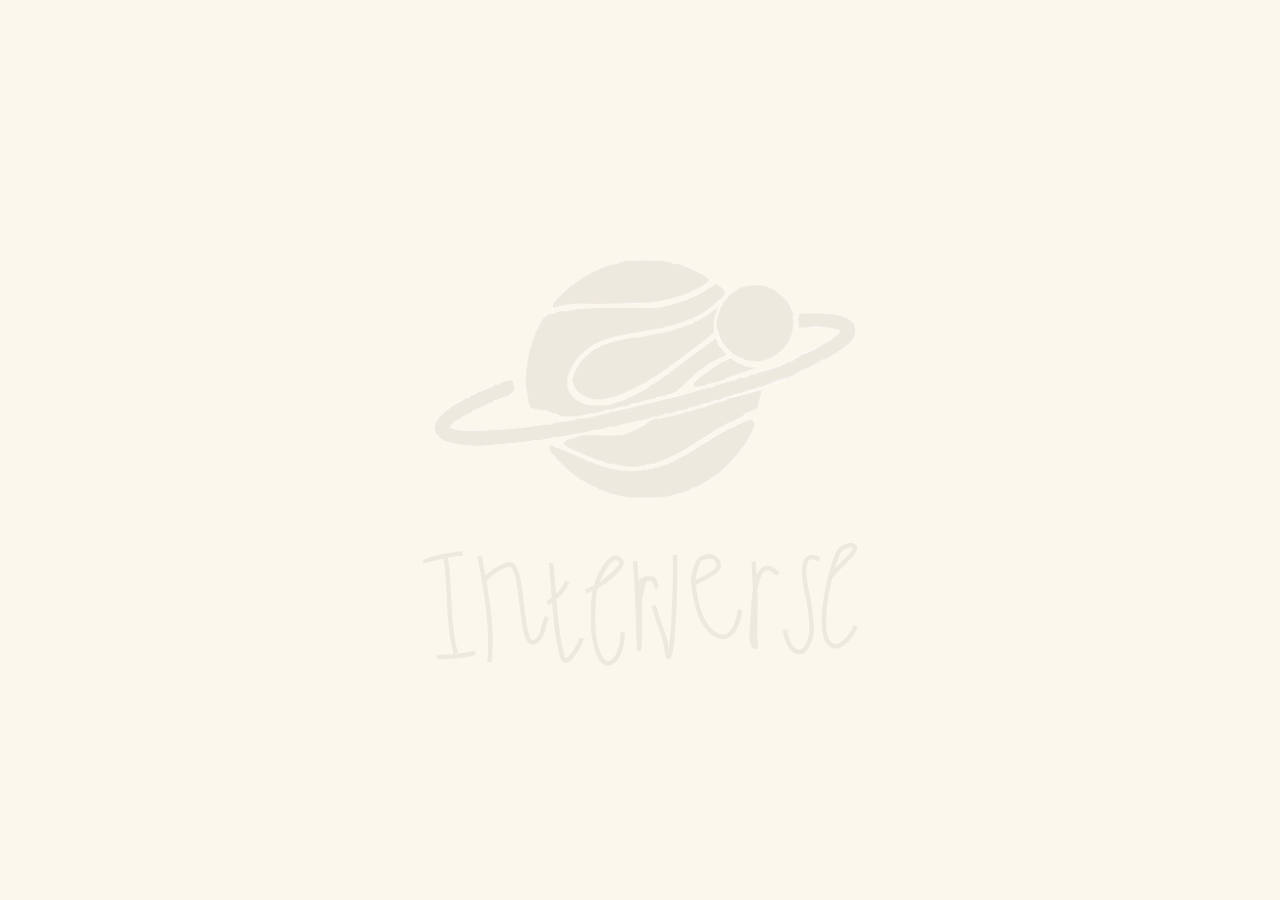
==== commit e29c1880: "Update index.html" ====
--- a/index.html
+++ b/index.html
@@ -7,9 +7,9 @@
     <link rel="icon" href="favicon.ico" type="image/x-icon">
     <link rel="icon" href="favicon.png" type="image/png">
 
-    <meta name="description" content="" />
-    <meta name="keywords" content="" />
-    <meta name="author" content="" />
+    <meta name="description" content="Interverse Studio specializes in cutting-edge web design and development services. Based in Toronto, we craft unique digital experiences that resonate with your audience. Contact us for innovative web solutions." />
+    <meta name="keywords" content="web design, web development, digital solutions, Toronto, innovative design, user experience, social networks, eCommerce, online communities, Shopify " />
+    <meta name="author" content="Interverse" />
     <meta name="viewport" content="width=device-width, initial-scale=1">
 
     <!-- LOAD JQUERY LIBRARY -->
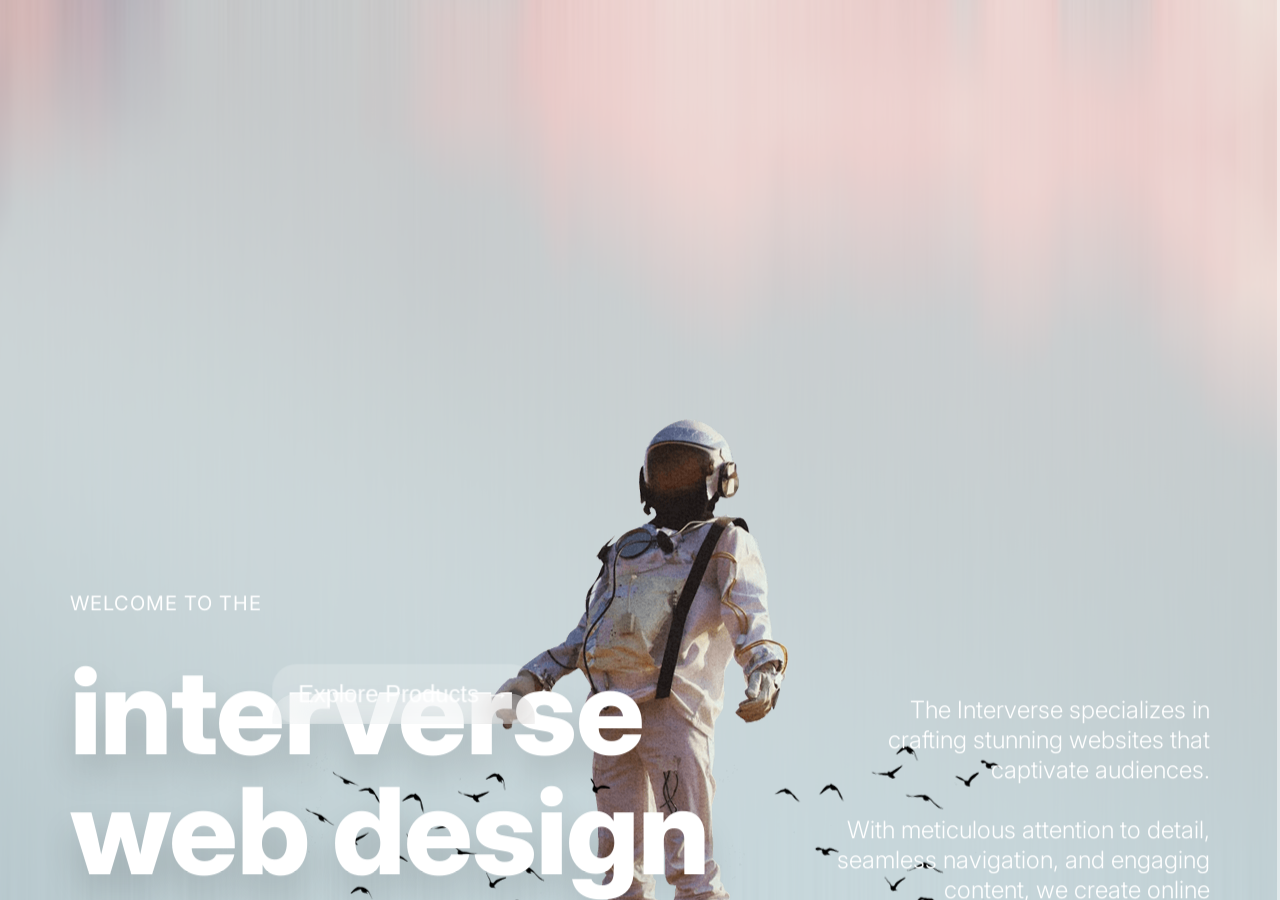
==== commit 1752b7c2: "Update index.html" ====
--- a/index.html
+++ b/index.html
@@ -175,6 +175,8 @@
                                         With meticulous attention to detail, seamless navigation, and engaging content,
                                         we
                                         create online experiences that leave a lasting impact.
+                                        <br /><br />
+                                        Based in Toronto, Ontario
                                     </rs-layer>
 
 
--- a/css/main.css
+++ b/css/main.css
@@ -57,10 +57,7 @@
 
 
 @media (max-width: 600px) {
-    .gif {
-        width: 75vw;
-        /* Adjusted for smaller screens */
-    }
+
 
     .logo {
         width: 45vw;
